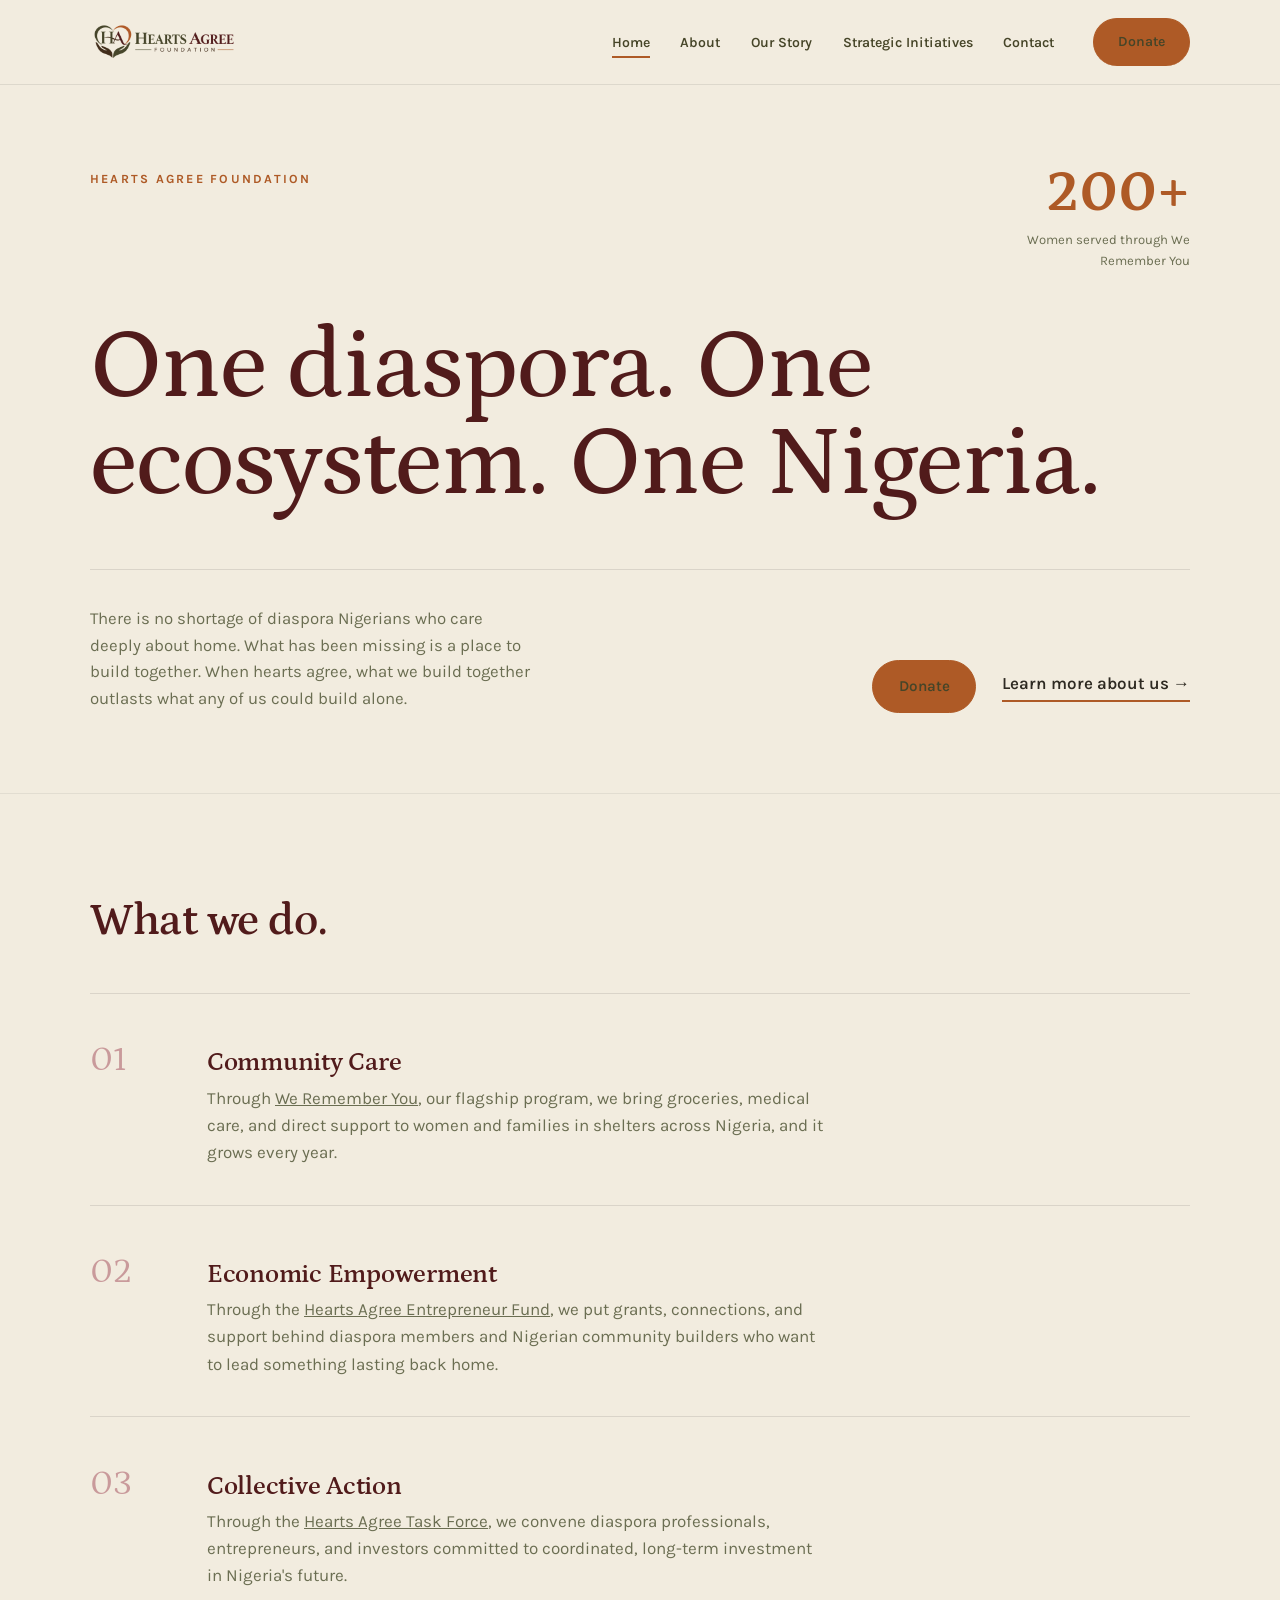
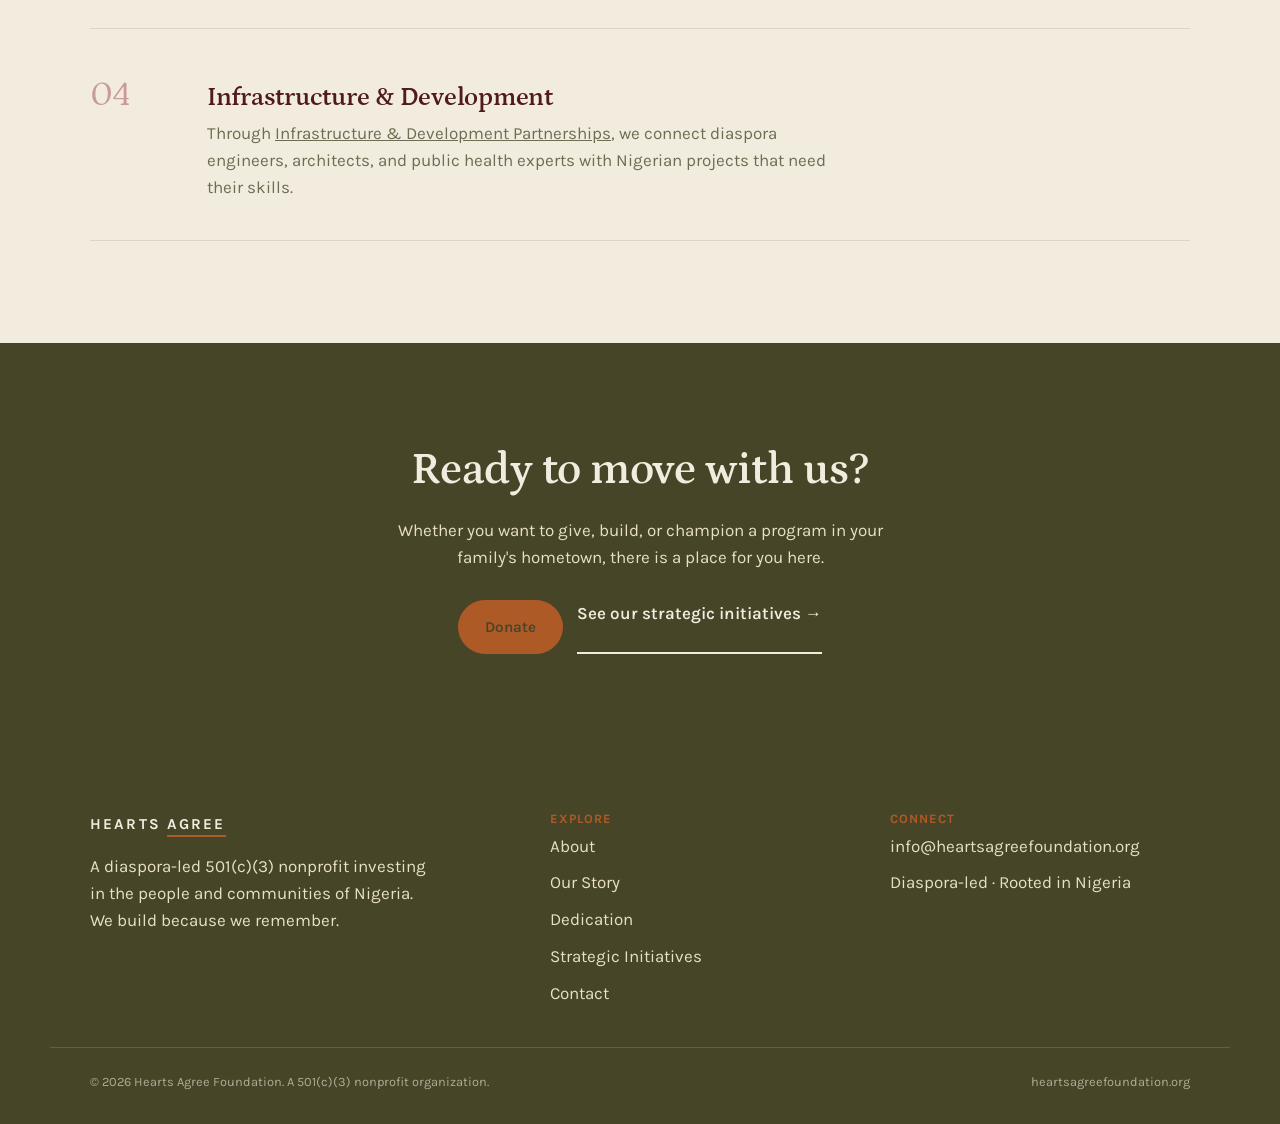
==== index.html @ 344f9e9b "Update Home hero copy and rename the initiatives section header New hero headline and lede: "One dia" ====
<!DOCTYPE html>
<html lang="en">
<head>
<meta charset="UTF-8">
<meta name="viewport" content="width=device-width, initial-scale=1.0">
<title>Hearts Agree Foundation | We Build Because We Remember</title>
<meta name="description" content="Hearts Agree Foundation is a diaspora-led 501(c)(3) nonprofit mobilizing the resources, relationships, and resolve of Nigerians abroad to invest in the people and communities back home.">
<link rel="preconnect" href="https://fonts.googleapis.com">
<link rel="preconnect" href="https://fonts.gstatic.com" crossorigin>
<link href="https://fonts.googleapis.com/css2?family=Petrona:ital,wght@0,500;0,600;0,700;1,500&family=Karla:wght@400;500;600;700&display=swap" rel="stylesheet">
<link rel="icon" type="image/png" href="assets/img/favicon.png">
<link rel="stylesheet" href="assets/css/style.css">
</head>
<body>

<header class="site-header">
  <nav class="nav">
    <a href="index.html" class="brand"><img src="assets/img/logo.png" alt="Hearts Agree Foundation" class="brand-logo"></a>
    <button class="nav-toggle" aria-label="Toggle menu" aria-expanded="false">
      <span></span><span></span><span></span>
    </button>
    <ul class="nav-links">
      <li><a href="index.html">Home</a></li>
      <li><a href="about.html">About</a></li>
      <li><a href="story.html">Our Story</a></li>
      <li><a href="programs.html">Strategic Initiatives</a></li>
      <li><a href="contact.html">Contact</a></li>
      <li class="nav-cta"><a href="contact.html#donate" class="btn btn-gold">Donate</a></li>
    </ul>
  </nav>
</header>

<section class="hero-editorial">
  <div class="wrap">
    <div class="hero-editorial-top">
      <span class="hero-kicker">Hearts Agree Foundation</span>
      <div class="hero-figure">
        <span class="hero-figure-num">200+</span>
        <span class="hero-figure-label">Women served through We Remember You</span>
      </div>
    </div>
    <h1 class="hero-editorial-headline">One diaspora. One ecosystem. One Nigeria.</h1>
    <div class="hero-editorial-foot">
      <p class="hero-editorial-lede">There is no shortage of diaspora Nigerians who care deeply about home. What has been missing is a place to build together. When hearts agree, what we build together outlasts what any of us could build alone.</p>
      <div class="hero-editorial-actions">
        <a href="contact.html#donate" class="btn btn-gold">Donate</a>
        <a href="about.html" class="link-arrow">Learn more about us</a>
      </div>
    </div>
  </div>
</section>

<section class="ways-list-section">
  <div class="wrap">
    <h2 class="section-title">What we do.</h2>
    <ol class="ways-list">
      <li>
        <span class="ways-num">01</span>
        <div class="ways-body">
          <h3>Community Care</h3>
          <p>Through <a href="story.html" style="text-decoration:underline;">We Remember You</a>, our flagship program, we bring groceries, medical care, and direct support to women and families in shelters across Nigeria, and it grows every year.</p>
        </div>
      </li>
      <li>
        <span class="ways-num">02</span>
        <div class="ways-body">
          <h3>Economic Empowerment</h3>
          <p>Through the <a href="programs.html#entrepreneur-fund" style="text-decoration:underline;">Hearts Agree Entrepreneur Fund</a>, we put grants, connections, and support behind diaspora members and Nigerian community builders who want to lead something lasting back home.</p>
        </div>
      </li>
      <li>
        <span class="ways-num">03</span>
        <div class="ways-body">
          <h3>Collective Action</h3>
          <p>Through the <a href="programs.html#task-force" style="text-decoration:underline;">Hearts Agree Task Force</a>, we convene diaspora professionals, entrepreneurs, and investors committed to coordinated, long-term investment in Nigeria's future.</p>
        </div>
      </li>
      <li>
        <span class="ways-num">04</span>
        <div class="ways-body">
          <h3>Infrastructure &amp; Development</h3>
          <p>Through <a href="programs.html#infrastructure" style="text-decoration:underline;">Infrastructure &amp; Development Partnerships</a>, we connect diaspora engineers, architects, and public health experts with Nigerian projects that need their skills.</p>
        </div>
      </li>
    </ol>
  </div>
</section>

<section class="cta-band">
  <div class="wrap">
    <h2>Ready to move with us?</h2>
    <p style="color:var(--cream-dim); max-width:52ch; margin:0 auto 1.8rem;">Whether you want to give, build, or champion a program in your family's hometown, there is a place for you here.</p>
    <div class="hero-actions" style="justify-content:center;">
      <a href="contact.html#donate" class="btn btn-gold">Donate</a>
      <a href="programs.html" class="link-arrow">See our strategic initiatives</a>
    </div>
  </div>
</section>

<footer class="site-footer">
  <div class="wrap footer-grid">
    <div>
      <div class="brand" style="color:var(--cream);">Hearts <span>Agree</span></div>
      <p style="margin-top:1rem; max-width:34ch;">A diaspora-led 501(c)(3) nonprofit investing in the people and communities of Nigeria. We build because we remember.</p>
    </div>
    <div>
      <h4>Explore</h4>
      <ul>
        <li><a href="about.html">About</a></li>
        <li><a href="story.html">Our Story</a></li>
        <li><a href="dedication.html">Dedication</a></li>
        <li><a href="programs.html">Strategic Initiatives</a></li>
        <li><a href="contact.html">Contact</a></li>
      </ul>
    </div>
    <div>
      <h4>Connect</h4>
      <ul>
        <li><a href="mailto:info@heartsagreefoundation.org">info@heartsagreefoundation.org</a></li>
        <li>Diaspora-led &middot; Rooted in Nigeria</li>
      </ul>
    </div>
  </div>
  <div class="footer-bottom">
    <span>&copy; 2026 Hearts Agree Foundation. A 501(c)(3) nonprofit organization.</span>
    <span>heartsagreefoundation.org</span>
  </div>
</footer>

<script src="assets/js/main.js"></script>
</body>
</html>
---- assets/css/style.css ----
/* ==========================================================================
   Hearts Agree Foundation — Design System
   ========================================================================== */

:root {
  --forest: #464528;
  --forest-soft: #6B6E52;
  --cream: #F2ECDF;
  --cream-dim: #E8DFC9;
  --sage: #3D2B1F;
  --sage-soft: #DDD2BC;
  --gold: #AE5A26;
  --charcoal: #2E2A22;
  --white: #FFFFFF;
  --terracotta: #AE5A26;
  --terracotta-soft: #DDBB98;
  --maroon: #511B1B;
  --maroon-soft: #C99A9B;

  --font-display: "Petrona", Georgia, "Times New Roman", serif;
  --font-body: "Karla", -apple-system, BlinkMacSystemFont, "Segoe UI", sans-serif;

  --max: 1180px;
  --gap: clamp(1.5rem, 4vw, 4rem);
  --radius: 22px;
  --radius-pill: 999px;
}

*, *::before, *::after { box-sizing: border-box; }
html { scroll-behavior: smooth; }

body {
  margin: 0;
  background: var(--cream);
  color: var(--charcoal);
  font-family: var(--font-body);
  font-size: 17px;
  line-height: 1.6;
  -webkit-font-smoothing: antialiased;
}

img { max-width: 100%; display: block; }

a {
  color: inherit;
  text-decoration: none;
}

h1, h2, h3, h4 {
  font-family: var(--font-display);
  color: var(--maroon);
  line-height: 1.08;
  margin: 0 0 0.5em;
  font-weight: 600;
  letter-spacing: -0.01em;
}

h1 { font-size: clamp(2.6rem, 6vw, 4.6rem); font-weight: 500; }
h2 { font-size: clamp(1.9rem, 4vw, 2.8rem); }
h3 { font-size: clamp(1.3rem, 2.4vw, 1.6rem); }

p { margin: 0 0 1.2em; }

.eyebrow {
  display: inline-block;
  font-family: var(--font-body);
  font-size: 0.72rem;
  font-weight: 700;
  letter-spacing: 0.16em;
  text-transform: uppercase;
  color: var(--terracotta);
  margin-bottom: 1.4em;
}

.wrap {
  max-width: var(--max);
  margin: 0 auto;
  padding: 0 clamp(1.25rem, 4vw, 2.5rem);
}

section { padding: clamp(3.5rem, 8vw, 6.5rem) 0; }
section + section { border-top: 1px solid rgba(43,43,40,0.08); }

/* ---------- Buttons ---------- */
.btn {
  display: inline-flex;
  align-items: center;
  gap: 0.5em;
  font-family: var(--font-body);
  font-weight: 600;
  font-size: 0.95rem;
  padding: 0.9em 1.7em;
  border: 1.5px solid var(--forest);
  border-radius: var(--radius-pill);
  transition: background 0.2s ease, color 0.2s ease, transform 0.15s ease;
  cursor: pointer;
}
.btn-primary { background: var(--forest); color: var(--cream); }
.btn-primary:hover { background: var(--forest-soft); transform: translateY(-1px); }
.btn-outline { background: transparent; color: var(--forest); }
.btn-outline:hover { background: var(--forest); color: var(--cream); }
.btn-gold { background: var(--gold); color: var(--forest); border-color: var(--gold); }
.btn-gold:hover { background: #b8b153; }

/* ---------- Header / Nav ---------- */
.site-header {
  position: sticky;
  top: 0;
  z-index: 50;
  background: var(--cream);
  border-bottom: 1px solid rgba(43,43,40,0.1);
}
.nav {
  display: flex;
  align-items: center;
  justify-content: space-between;
  padding: 1.1rem clamp(1.25rem, 4vw, 2.5rem);
  max-width: var(--max);
  margin: 0 auto;
}
.brand {
  font-family: var(--font-body);
  font-size: 0.95rem;
  font-weight: 700;
  color: var(--maroon);
  text-transform: uppercase;
  letter-spacing: 0.14em;
  white-space: nowrap;
}
.brand span {
  color: inherit;
  border-bottom: 2px solid var(--gold);
  padding-bottom: 0.1em;
}
.brand-logo {
  height: 46px;
  width: auto;
  display: block;
}

.nav-links {
  display: flex;
  align-items: center;
  gap: clamp(1rem, 2.4vw, 2.2rem);
  list-style: none;
  margin: 0;
  padding: 0;
}
.nav-links a {
  font-size: 0.88rem;
  font-weight: 600;
  color: var(--forest);
  padding: 0.3em 0;
  border-bottom: 2px solid transparent;
  transition: border-color 0.2s ease, color 0.2s ease;
}
.nav-links a:hover,
.nav-links a.active {
  color: var(--forest);
  border-bottom-color: var(--gold);
}
.nav-cta { margin-left: 0.5rem; }
.nav-cta .btn {
  color: var(--cream);
  padding: 0.9em 1.7em;
  border-bottom: none;
}
.nav-cta .btn:hover { color: var(--cream); border-bottom: none; }
.nav-cta .btn-gold { color: var(--forest); }

.nav-toggle {
  display: none;
  background: none;
  border: none;
  cursor: pointer;
  padding: 0.4rem;
}
.nav-toggle span {
  display: block;
  width: 24px;
  height: 2px;
  background: var(--forest);
  margin: 5px 0;
  transition: transform 0.2s ease, opacity 0.2s ease;
}

@media (max-width: 860px) {
  .nav-toggle { display: block; }
  .nav-links {
    position: absolute;
    top: 100%;
    left: 0;
    right: 0;
    flex-direction: column;
    align-items: flex-start;
    background: var(--cream);
    padding: 1rem clamp(1.25rem, 4vw, 2.5rem) 1.6rem;
    border-bottom: 1px solid rgba(43,43,40,0.1);
    display: none;
    gap: 1rem;
  }
  .nav-links.open { display: flex; }
  .nav-cta { margin-left: 0; }
}

/* ---------- Hero (interior pages, split layout) ---------- */
.hero-actions {
  display: flex;
  flex-wrap: wrap;
  gap: 0.9rem;
  margin-top: 1.6rem;
}

/* ---------- Editorial hero (Home) ---------- */
.hero-editorial {
  padding: clamp(2.5rem, 7vw, 5rem) 0 clamp(3rem, 7vw, 5rem);
}
.hero-editorial-top {
  display: flex;
  justify-content: space-between;
  align-items: flex-start;
  gap: 2rem;
  margin-bottom: clamp(1.5rem, 4vw, 3rem);
}
.hero-kicker {
  font-family: var(--font-body);
  font-size: 0.78rem;
  font-weight: 700;
  letter-spacing: 0.18em;
  text-transform: uppercase;
  color: var(--terracotta);
  padding-top: 0.4em;
}
.hero-figure {
  text-align: right;
}
.hero-figure-num {
  display: block;
  font-family: var(--font-display);
  font-size: clamp(2.4rem, 6vw, 3.6rem);
  font-weight: 700;
  color: var(--gold);
  line-height: 1;
}
.hero-figure-label {
  display: block;
  max-width: 22ch;
  margin-left: auto;
  font-size: 0.82rem;
  color: var(--forest-soft);
  margin-top: 0.4rem;
}
.hero-editorial-headline {
  font-size: clamp(3rem, 8vw, 6.2rem);
  line-height: 0.98;
  max-width: 18ch;
  margin: 0 0 clamp(2rem, 5vw, 3.5rem);
}
.hero-editorial-foot {
  display: flex;
  justify-content: space-between;
  align-items: flex-end;
  gap: 2.5rem;
  flex-wrap: wrap;
  border-top: 1px solid rgba(43,43,40,0.12);
  padding-top: clamp(1.5rem, 4vw, 2.2rem);
}
.hero-editorial-lede {
  max-width: 44ch;
  font-size: 1.05rem;
  color: var(--forest-soft);
  margin: 0;
}
.hero-editorial-actions {
  display: flex;
  align-items: center;
  gap: 1.6rem;
  flex-wrap: wrap;
}
.link-arrow {
  font-weight: 600;
  border-bottom: 2px solid var(--gold);
  padding-bottom: 0.15em;
  white-space: nowrap;
}
.link-arrow::after {
  content: " \2192";
}
.cta-band .link-arrow {
  color: var(--cream);
  border-bottom-color: var(--cream);
}
@media (max-width: 700px) {
  .hero-editorial-top { flex-direction: column; }
  .hero-figure { text-align: left; }
  .hero-figure-label { margin-left: 0; }
  .hero-editorial-foot { flex-direction: column; align-items: flex-start; }
}

/* ---------- Numbered ways list ---------- */
.section-title {
  max-width: 24ch;
  margin-bottom: clamp(2rem, 5vw, 3rem);
}
.ways-list {
  list-style: none;
  margin: 0;
  padding: 0;
}
.ways-list li {
  display: flex;
  gap: clamp(1.5rem, 4vw, 3rem);
  align-items: baseline;
  padding: clamp(1.6rem, 4vw, 2.4rem) 0;
  border-top: 1px solid rgba(43,43,40,0.12);
}
.ways-list li:last-child {
  border-bottom: 1px solid rgba(43,43,40,0.12);
}
.ways-num {
  font-family: var(--font-display);
  font-size: clamp(1.6rem, 3vw, 2.2rem);
  color: var(--maroon-soft);
  flex: 0 0 auto;
  width: 3ch;
}
.ways-body h3 { margin-bottom: 0.3em; }
.ways-body p { margin: 0; max-width: 62ch; color: var(--forest-soft); }
@media (max-width: 700px) {
  .ways-list li { flex-direction: column; gap: 0.6rem; }
  .ways-num { width: auto; }
}

/* ---------- Two column content ---------- */
.split {
  display: grid;
  grid-template-columns: 1fr 1fr;
  gap: var(--gap);
  align-items: center;
}
.tint {
  background: var(--cream-dim);
}

.timeline-photo {
  width: 100%;
  aspect-ratio: 3/4;
  object-fit: cover;
  border-radius: var(--radius);
  margin: 0.8rem 0 1.2rem;
}

.portrait-photo {
  width: 100%;
  aspect-ratio: 3/4;
  object-fit: cover;
  border-radius: var(--radius);
}
.split.reverse .split-media { order: 2; }
@media (max-width: 860px) {
  .split { grid-template-columns: 1fr; }
  .split.reverse .split-media { order: 0; }
}

.quote {
  border-left: 3px solid var(--terracotta);
  padding-left: clamp(1.4rem, 3vw, 2rem);
}
.quote p {
  font-family: var(--font-display);
  font-style: italic;
  font-size: 1.35rem;
  font-weight: 500;
  color: var(--maroon);
  margin: 0;
  line-height: 1.35;
}
.quote cite {
  display: block;
  margin-top: 1rem;
  font-family: var(--font-body);
  font-style: normal;
  font-size: 0.85rem;
  font-weight: 600;
  color: var(--forest-soft);
}

/* ---------- What We Do / Program columns ---------- */
.pillar-grid {
  display: grid;
  grid-template-columns: repeat(3, 1fr);
  gap: clamp(1.5rem, 4vw, 2.5rem);
}
@media (min-width: 701px) {
  .pillar-grid > div:not(:first-child) {
    border-left: 1px solid rgba(43,43,40,0.12);
    padding-left: clamp(1.5rem, 3vw, 2rem);
  }
}
@media (max-width: 700px) { .pillar-grid { grid-template-columns: 1fr; } }

/* ---------- Program detail blocks ---------- */
.program-block {
  max-width: 68ch;
}
.program-block .eyebrow { color: var(--terracotta); }

/* ---------- Action grid (compact get-involved list) ---------- */
.action-grid {
  display: grid;
  grid-template-columns: 1fr 1fr;
  gap: clamp(2rem, 5vw, 3rem) clamp(2rem, 5vw, 3.5rem);
}
.action-grid > div:nth-child(odd) {
  padding-right: clamp(1.5rem, 3vw, 2rem);
}
@media (min-width: 701px) {
  .action-grid > div:nth-child(odd) { border-right: 1px solid rgba(43,43,40,0.12); }
  .action-grid > div:nth-child(n+3) { border-top: 1px solid rgba(43,43,40,0.12); padding-top: 1.8rem; }
}
@media (max-width: 700px) {
  .action-grid { grid-template-columns: 1fr; }
  .action-grid > div:not(:first-child) { border-top: 1px solid rgba(43,43,40,0.12); padding-top: 1.6rem; }
}
.action-grid h3 { margin-bottom: 0.4em; }
.action-grid p { font-size: 0.95rem; color: var(--forest-soft); }

/* ---------- Photo grid ---------- */
.photo-grid {
  margin-top: clamp(2rem, 5vw, 3rem);
  display: grid;
  grid-template-columns: repeat(3, 1fr);
  gap: clamp(0.9rem, 2vw, 1.4rem);
}
.photo-grid img {
  width: 100%;
  height: 100%;
  aspect-ratio: 4/3;
  object-fit: cover;
  border-radius: var(--radius);
}
@media (max-width: 700px) {
  .photo-grid { grid-template-columns: 1fr; }
}

/* ---------- Board / people grid ---------- */
.board-grid {
  display: grid;
  grid-template-columns: repeat(3, 1fr);
  gap: clamp(1.5rem, 4vw, 2.5rem);
}
@media (min-width: 701px) {
  .board-grid > div:not(:first-child) {
    border-left: 1px solid rgba(43,43,40,0.12);
    padding-left: clamp(1.5rem, 3vw, 2rem);
  }
}
@media (max-width: 700px) { .board-grid { grid-template-columns: 1fr; } }
.board-grid h3 { margin-bottom: 0.1em; }
.board-role {
  display: block;
  font-size: 0.8rem;
  font-weight: 700;
  letter-spacing: 0.08em;
  text-transform: uppercase;
  color: var(--maroon);
  margin-bottom: 0.7em;
}

/* ---------- Growth bar chart ---------- */
.growth-chart {
  display: flex;
  gap: clamp(1.5rem, 5vw, 3.5rem);
  margin-top: 2.5rem;
}
.growth-col {
  display: flex;
  flex-direction: column;
  align-items: center;
  text-align: center;
  flex: 1 1 0;
  min-width: 84px;
}
.growth-bar-wrap {
  display: flex;
  flex-direction: column;
  justify-content: flex-end;
  align-items: center;
  height: 200px;
}
.growth-value {
  font-family: var(--font-display);
  font-size: clamp(1.6rem, 3vw, 2.2rem);
  font-weight: 700;
  color: var(--maroon);
  margin-bottom: 0.5rem;
}
.growth-bar {
  width: clamp(48px, 8vw, 84px);
  background: linear-gradient(180deg, var(--gold) 0%, var(--maroon) 100%);
  border-radius: 10px 10px 4px 4px;
}
.growth-year {
  display: block;
  margin-top: 1rem;
  font-size: 0.78rem;
  font-weight: 700;
  letter-spacing: 0.08em;
  text-transform: uppercase;
  color: var(--forest-soft);
}
.growth-caption {
  font-size: 0.85rem;
  color: var(--forest-soft);
  max-width: 20ch;
  margin: 0.4rem 0 0;
}

/* ---------- Hero photo panel ---------- */
.hero-photo {
  margin-top: clamp(2rem, 5vw, 3rem);
  border-radius: var(--radius);
  overflow: hidden;
  aspect-ratio: 16/9;
}
.hero-photo img {
  width: 100%;
  height: 100%;
  object-fit: cover;
  display: block;
}
@media (max-width: 700px) {
  .hero-photo { aspect-ratio: 4/3; }
}

/* ---------- Scroll reveal ---------- */
.reveal {
  opacity: 0;
  transform: translateY(22px);
  transition: opacity 0.7s ease, transform 0.7s ease;
}
.reveal.is-visible {
  opacity: 1;
  transform: translateY(0);
}
@media (prefers-reduced-motion: reduce) {
  .reveal { opacity: 1; transform: none; transition: none; }
}

/* ---------- Hover polish ---------- */
.photo-grid img,
.timeline-photo,
.portrait-photo {
  transition: transform 0.4s ease, box-shadow 0.4s ease;
}
.photo-grid img:hover,
.timeline-photo:hover,
.portrait-photo:hover {
  transform: scale(1.025);
}

/* ---------- Callout / CTA band ---------- */
.cta-band {
  background: var(--forest);
  color: var(--cream);
  text-align: center;
}
.cta-band h2 { color: var(--cream); }
.cta-band .btn-outline { color: var(--cream); border-color: var(--cream); }
.cta-band .btn-outline:hover { background: var(--cream); color: var(--forest); }

.note {
  border-left: 3px solid var(--gold);
  padding-left: 1.4rem;
  font-size: 0.92rem;
  font-style: italic;
  color: var(--forest-soft);
}

/* ---------- Footer ---------- */
.site-footer {
  background: var(--forest);
  color: var(--cream-dim);
  padding: 3.5rem 0 2rem;
}
.footer-grid {
  display: grid;
  grid-template-columns: 1.4fr 1fr 1fr;
  gap: 2.5rem;
}
@media (max-width: 700px) { .footer-grid { grid-template-columns: 1fr; } }
.site-footer h4 {
  color: var(--gold);
  font-size: 0.8rem;
  letter-spacing: 0.08em;
  text-transform: uppercase;
  font-family: var(--font-body);
  font-weight: 700;
}
.site-footer a { color: var(--cream-dim); }
.site-footer a:hover { color: var(--gold); }
.site-footer ul { list-style: none; padding: 0; margin: 0; display: flex; flex-direction: column; gap: 0.6rem; }
.footer-bottom {
  max-width: var(--max);
  margin: 2.5rem auto 0;
  padding: 1.5rem clamp(1.25rem, 4vw, 2.5rem) 0;
  border-top: 1px solid rgba(245,241,230,0.15);
  font-size: 0.8rem;
  color: rgba(245,241,230,0.6);
  display: flex;
  justify-content: space-between;
  flex-wrap: wrap;
  gap: 0.5rem;
}

/* ---------- Page header (interior pages) ---------- */
.page-hero {
  padding: clamp(2.5rem, 6vw, 4rem) 0 clamp(2rem, 5vw, 3rem);
}

/* ---------- Merged intro block (About) ---------- */
.intro-block {
  padding: clamp(2.5rem, 6vw, 4rem) 0 clamp(3rem, 7vw, 5rem);
}
.intro-headline {
  max-width: 26ch;
  font-size: clamp(2.2rem, 5vw, 3.6rem);
  margin-bottom: clamp(2rem, 5vw, 3rem);
}
.intro-detail {
  border-top: 1px solid rgba(43,43,40,0.12);
  padding-top: clamp(1.8rem, 4vw, 2.6rem);
}
.intro-detail p {
  max-width: 60ch;
  color: var(--charcoal);
}

/* ---------- Glossary rows (About: Mission/Vision/Philosophy) ---------- */
.glossary-list {
  margin: 0;
}
.glossary-row {
  display: grid;
  grid-template-columns: minmax(120px, 200px) 1fr;
  gap: clamp(1.5rem, 4vw, 3rem);
  padding: clamp(1.6rem, 4vw, 2.2rem) 0;
  border-top: 1px solid rgba(43,43,40,0.12);
  margin: 0;
}
.glossary-row:last-child {
  border-bottom: 1px solid rgba(43,43,40,0.12);
}
.glossary-row dt {
  font-family: var(--font-body);
  font-size: 0.78rem;
  font-weight: 700;
  letter-spacing: 0.14em;
  text-transform: uppercase;
  color: var(--terracotta);
  margin: 0;
}
.glossary-row dd {
  margin: 0;
  color: var(--forest-soft);
  max-width: 62ch;
}
.glossary-row dd p { margin: 0 0 1em; }
.glossary-row dd p:last-child { margin-bottom: 0; }
@media (max-width: 700px) {
  .glossary-row { grid-template-columns: 1fr; gap: 0.5rem; }
}

/* ---------- Vertical timeline (Story) ---------- */
.timeline {
  position: relative;
  margin-top: clamp(2rem, 5vw, 3rem);
}
.timeline::before {
  content: "";
  position: absolute;
  left: 23px;
  top: 6px;
  bottom: 6px;
  width: 2px;
  background: rgba(43,43,40,0.15);
}
.timeline-item {
  position: relative;
  padding-left: 64px;
  margin-bottom: clamp(2.5rem, 6vw, 3.5rem);
}
.timeline-item:last-child { margin-bottom: 0; }
.timeline-marker {
  position: absolute;
  left: 0;
  top: 0;
  width: 48px;
  height: 48px;
  border-radius: 50%;
  background: var(--cream);
  border: 2px solid var(--gold);
  display: flex;
  align-items: center;
  justify-content: center;
  font-family: var(--font-display);
  font-weight: 700;
  font-size: 0.82rem;
  color: var(--maroon);
  z-index: 1;
}
.timeline-content {
  display: flex;
  gap: clamp(1.2rem, 3vw, 1.8rem);
  align-items: flex-start;
}
.timeline-content .timeline-photo {
  width: 130px;
  flex: 0 0 130px;
  margin: 0;
}
.timeline-label {
  display: block;
  font-size: 0.78rem;
  font-weight: 700;
  letter-spacing: 0.08em;
  text-transform: uppercase;
  color: var(--forest-soft);
  margin-bottom: 0.5em;
}
@media (max-width: 700px) {
  .timeline-content { flex-direction: column; }
  .timeline-content .timeline-photo { width: 100%; flex: none; max-width: 200px; }
}

/* ---------- Manifesto statement (Story: The Bigger Realization) ---------- */
.manifesto h2 {
  font-size: clamp(2.2rem, 5vw, 3.2rem);
  max-width: 17ch;
}
.manifesto p {
  font-size: 1.08rem;
  max-width: 62ch;
}

/* ---------- Initiative list (Programs) ---------- */
.initiative-list {
  list-style: none;
  margin: clamp(2rem, 5vw, 3rem) 0 0;
  padding: 0;
}
.initiative-list li {
  display: grid;
  grid-template-columns: minmax(160px, 280px) 1fr;
  gap: clamp(1.5rem, 4vw, 3rem);
  padding: clamp(1.8rem, 4vw, 2.6rem) 0;
  border-top: 1px solid rgba(43,43,40,0.12);
}
.initiative-list li:last-child {
  border-bottom: 1px solid rgba(43,43,40,0.12);
}
.initiative-head .eyebrow { display: block; margin-bottom: 0.5em; }
.initiative-head h3 { margin: 0; }
.initiative-body p { color: var(--forest-soft); max-width: 58ch; }
@media (max-width: 700px) {
  .initiative-list li { grid-template-columns: 1fr; }
}
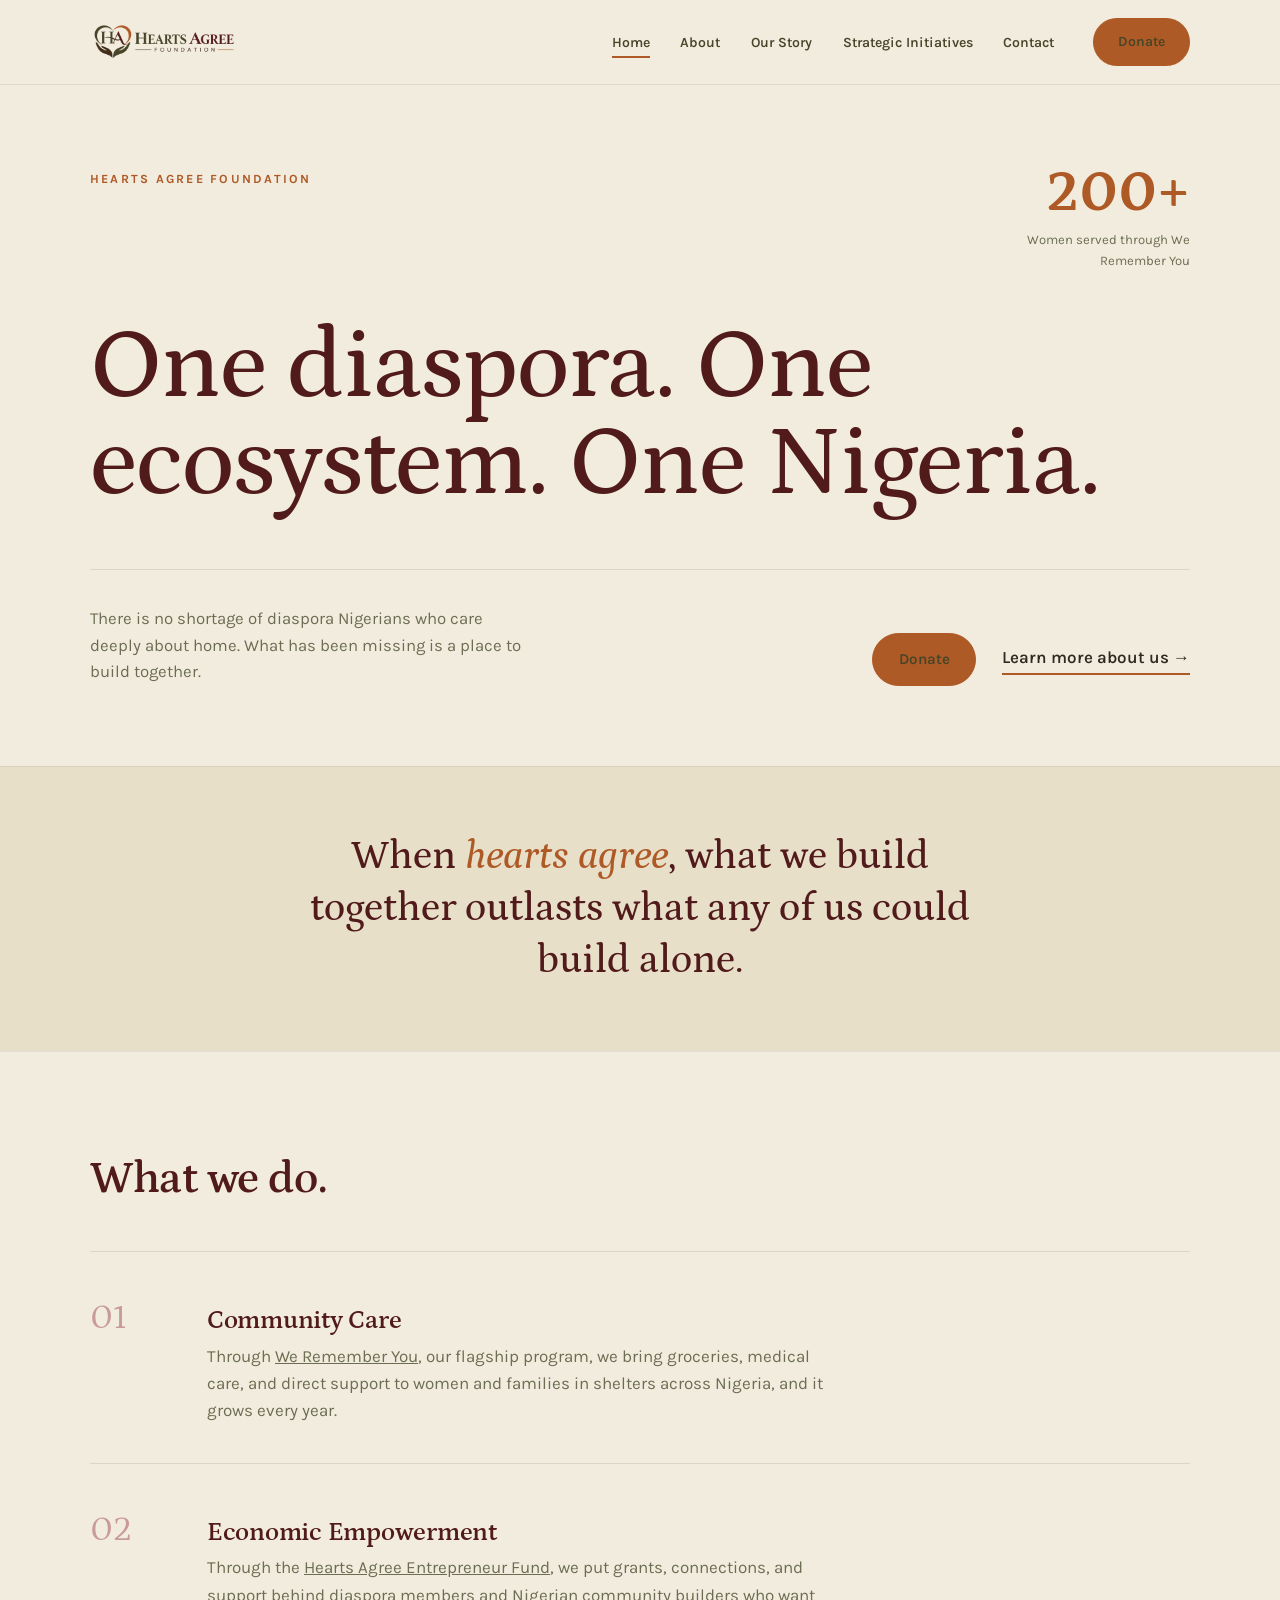
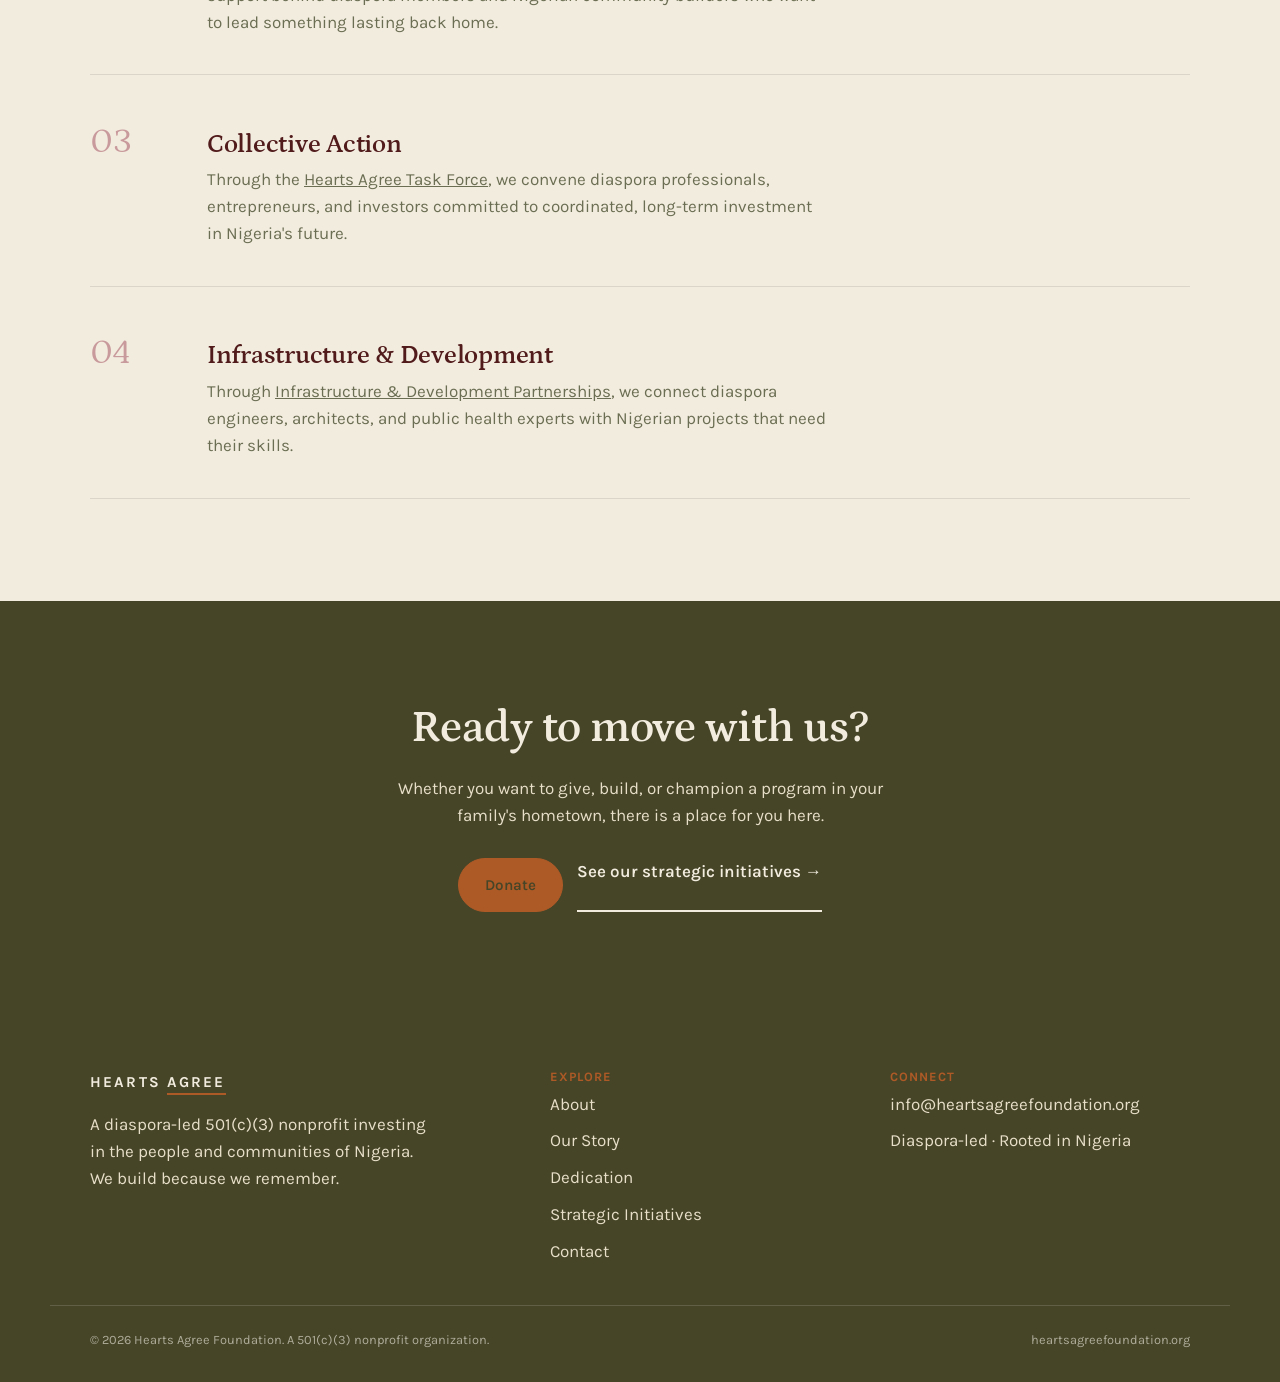
==== commit 205de542: "Give the "hearts agree" line its own sub-hero statement Pull "When hearts agree, what we build toget" ====
--- a/index.html
+++ b/index.html
@@ -41,12 +41,18 @@
     </div>
     <h1 class="hero-editorial-headline">One diaspora. One ecosystem. One Nigeria.</h1>
     <div class="hero-editorial-foot">
-      <p class="hero-editorial-lede">There is no shortage of diaspora Nigerians who care deeply about home. What has been missing is a place to build together. When hearts agree, what we build together outlasts what any of us could build alone.</p>
+      <p class="hero-editorial-lede">There is no shortage of diaspora Nigerians who care deeply about home. What has been missing is a place to build together.</p>
       <div class="hero-editorial-actions">
         <a href="contact.html#donate" class="btn btn-gold">Donate</a>
         <a href="about.html" class="link-arrow">Learn more about us</a>
       </div>
     </div>
+  </div>
+</section>
+
+<section class="sub-hero tint">
+  <div class="wrap">
+    <p>When <span class="highlight">hearts agree</span>, what we build together outlasts what any of us could build alone.</p>
   </div>
 </section>
 
--- a/assets/css/style.css
+++ b/assets/css/style.css
@@ -277,6 +277,25 @@
   gap: 1.6rem;
   flex-wrap: wrap;
 }
+
+/* ---------- Sub-hero statement ---------- */
+.sub-hero {
+  padding: clamp(2.5rem, 6vw, 4rem) 0;
+  text-align: center;
+}
+.sub-hero p {
+  font-family: var(--font-display);
+  font-size: clamp(1.7rem, 4vw, 2.5rem);
+  font-weight: 500;
+  line-height: 1.3;
+  color: var(--maroon);
+  max-width: 26ch;
+  margin: 0 auto;
+}
+.sub-hero .highlight {
+  color: var(--gold);
+  font-style: italic;
+}
 .link-arrow {
   font-weight: 600;
   border-bottom: 2px solid var(--gold);
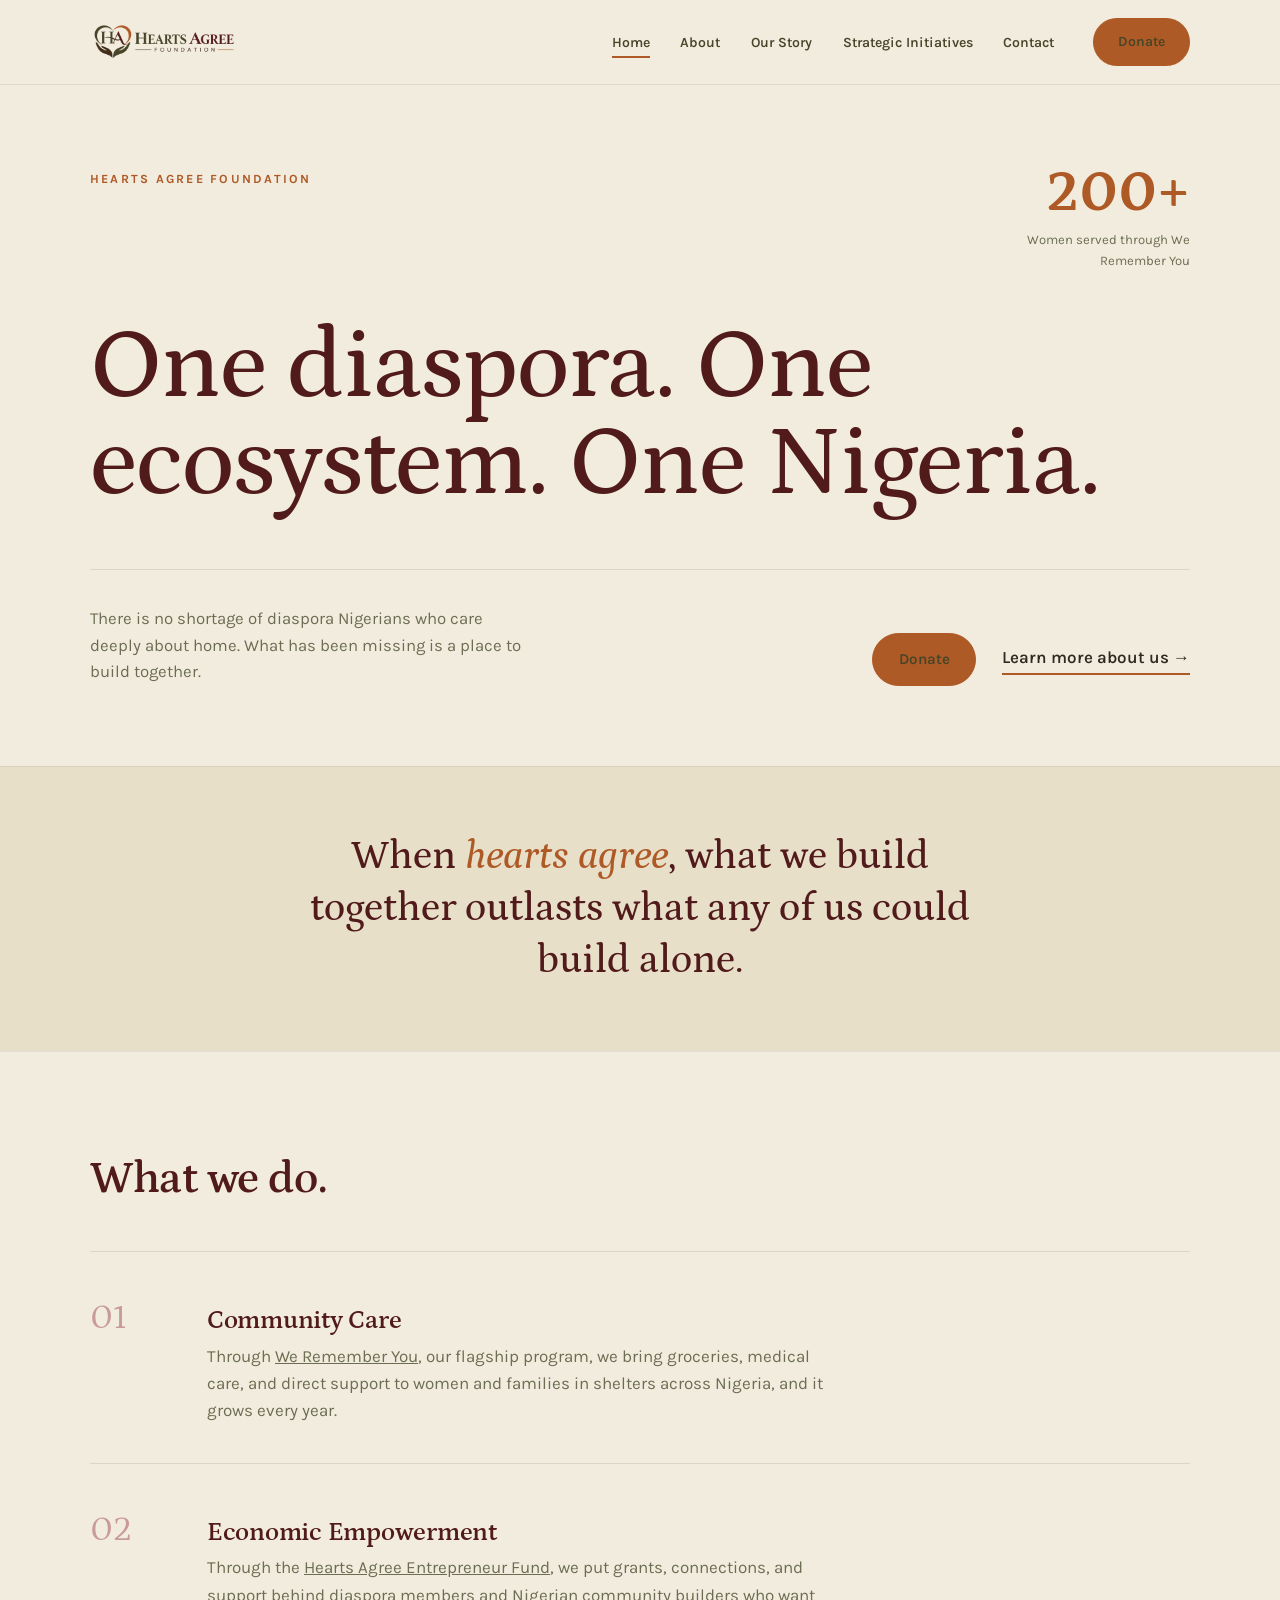
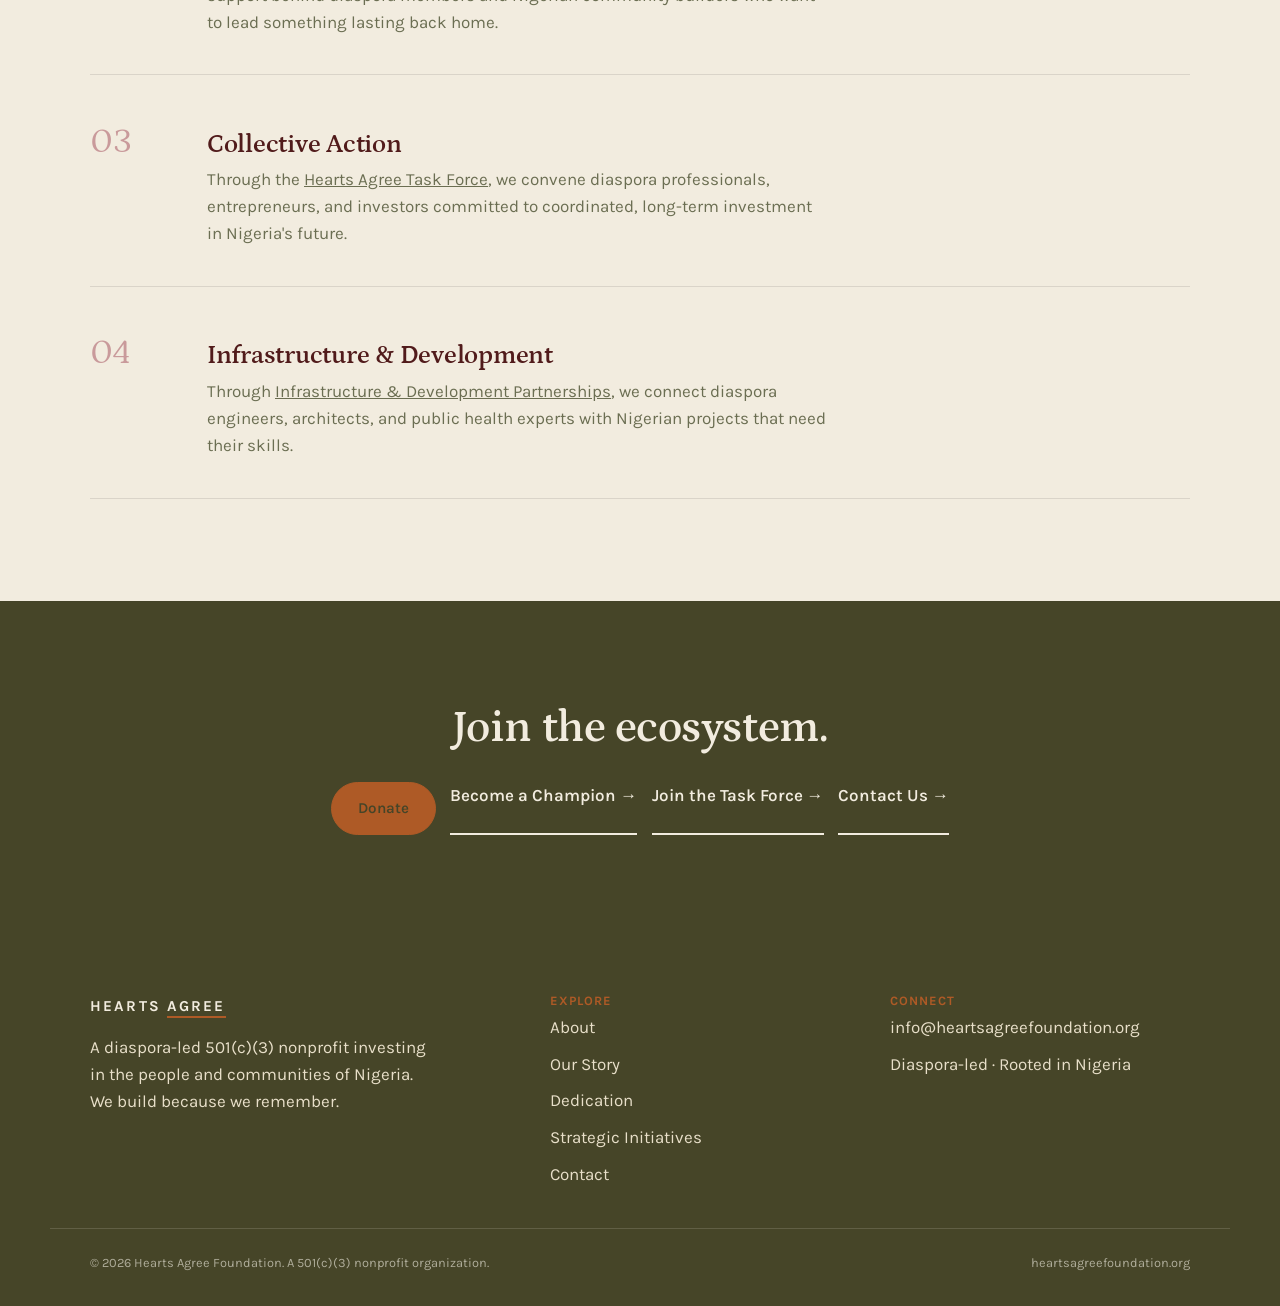
==== commit e17e1037: "Update home closing CTA to a 4-item action row Match the requested 'Join the ecosystem' band with Do" ====
--- a/index.html
+++ b/index.html
@@ -94,11 +94,12 @@
 
 <section class="cta-band">
   <div class="wrap">
-    <h2>Ready to move with us?</h2>
-    <p style="color:var(--cream-dim); max-width:52ch; margin:0 auto 1.8rem;">Whether you want to give, build, or champion a program in your family's hometown, there is a place for you here.</p>
-    <div class="hero-actions" style="justify-content:center;">
+    <h2>Join the ecosystem.</h2>
+    <div class="hero-actions" style="justify-content:center; margin-top:1.8rem;">
       <a href="contact.html#donate" class="btn btn-gold">Donate</a>
-      <a href="programs.html" class="link-arrow">See our strategic initiatives</a>
+      <a href="contact.html#champion" class="link-arrow">Become a Champion</a>
+      <a href="contact.html#task-force" class="link-arrow">Join the Task Force</a>
+      <a href="contact.html" class="link-arrow">Contact Us</a>
     </div>
   </div>
 </section>
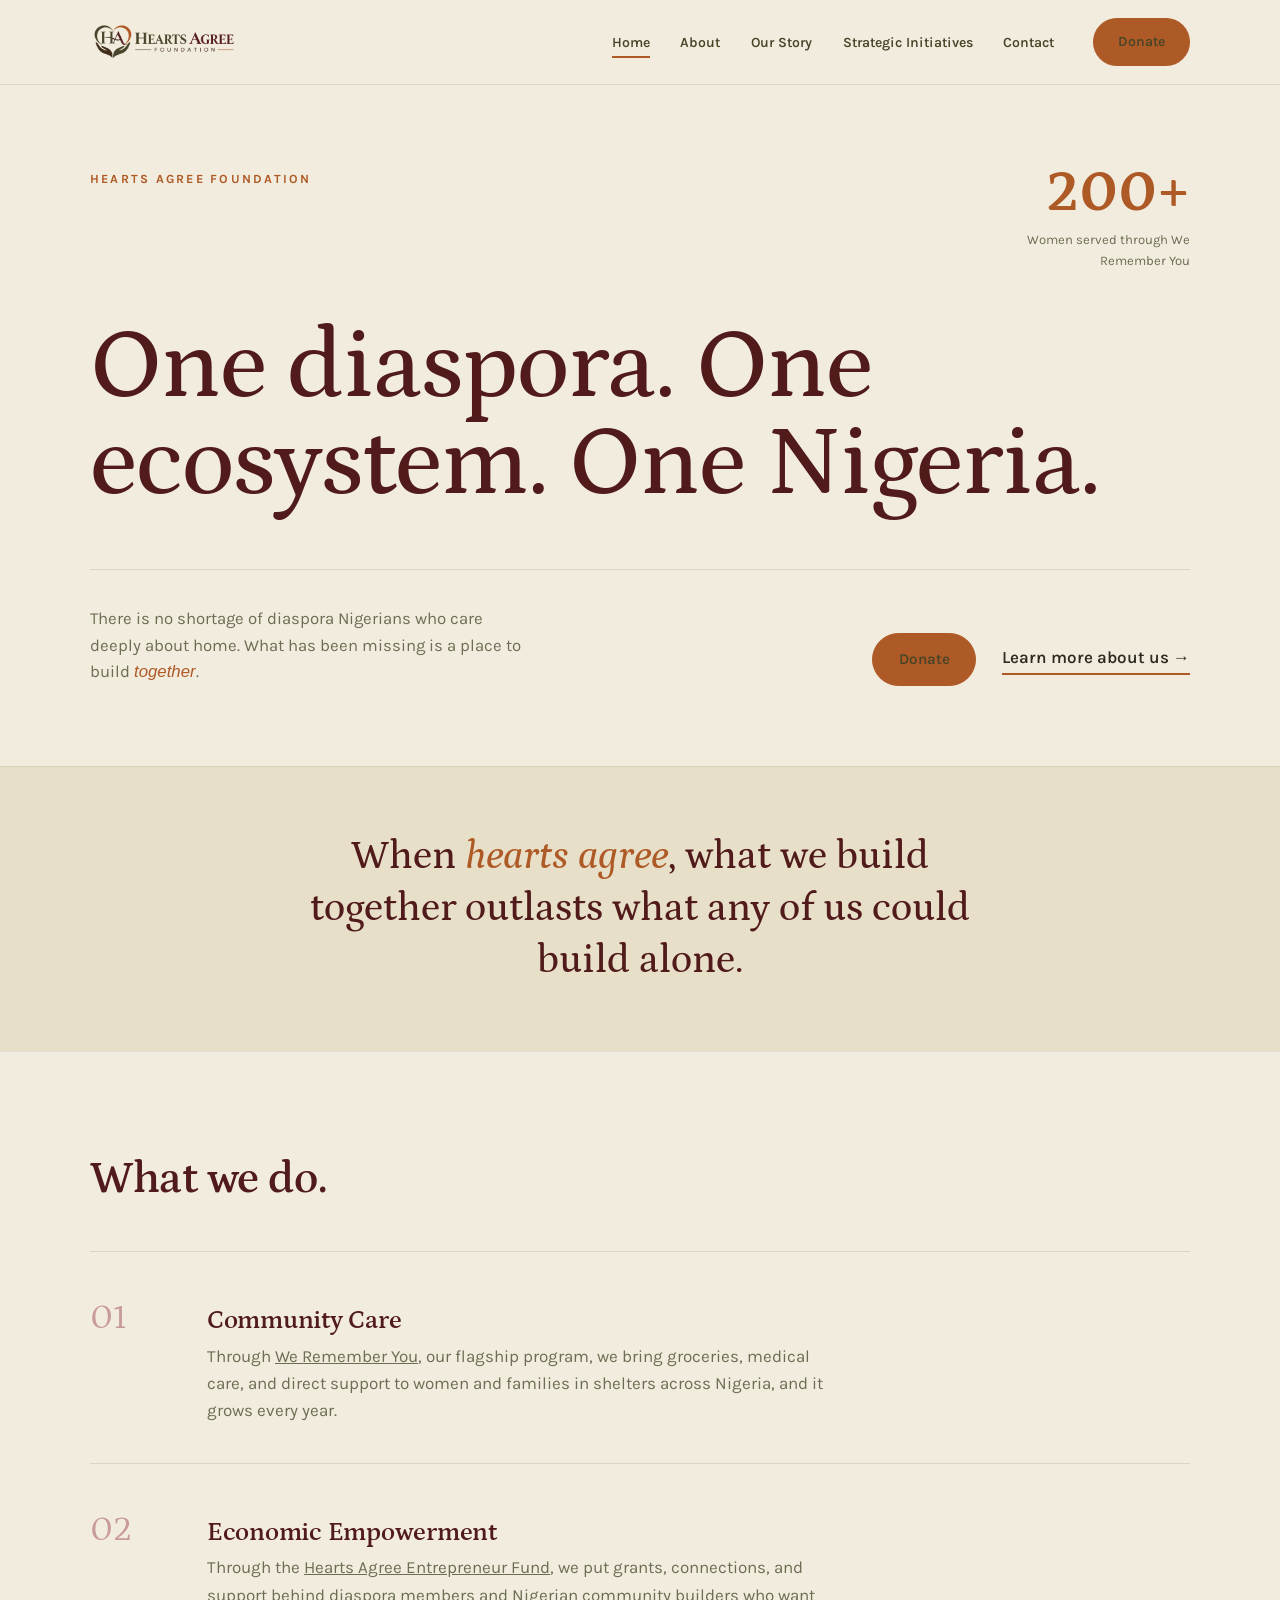
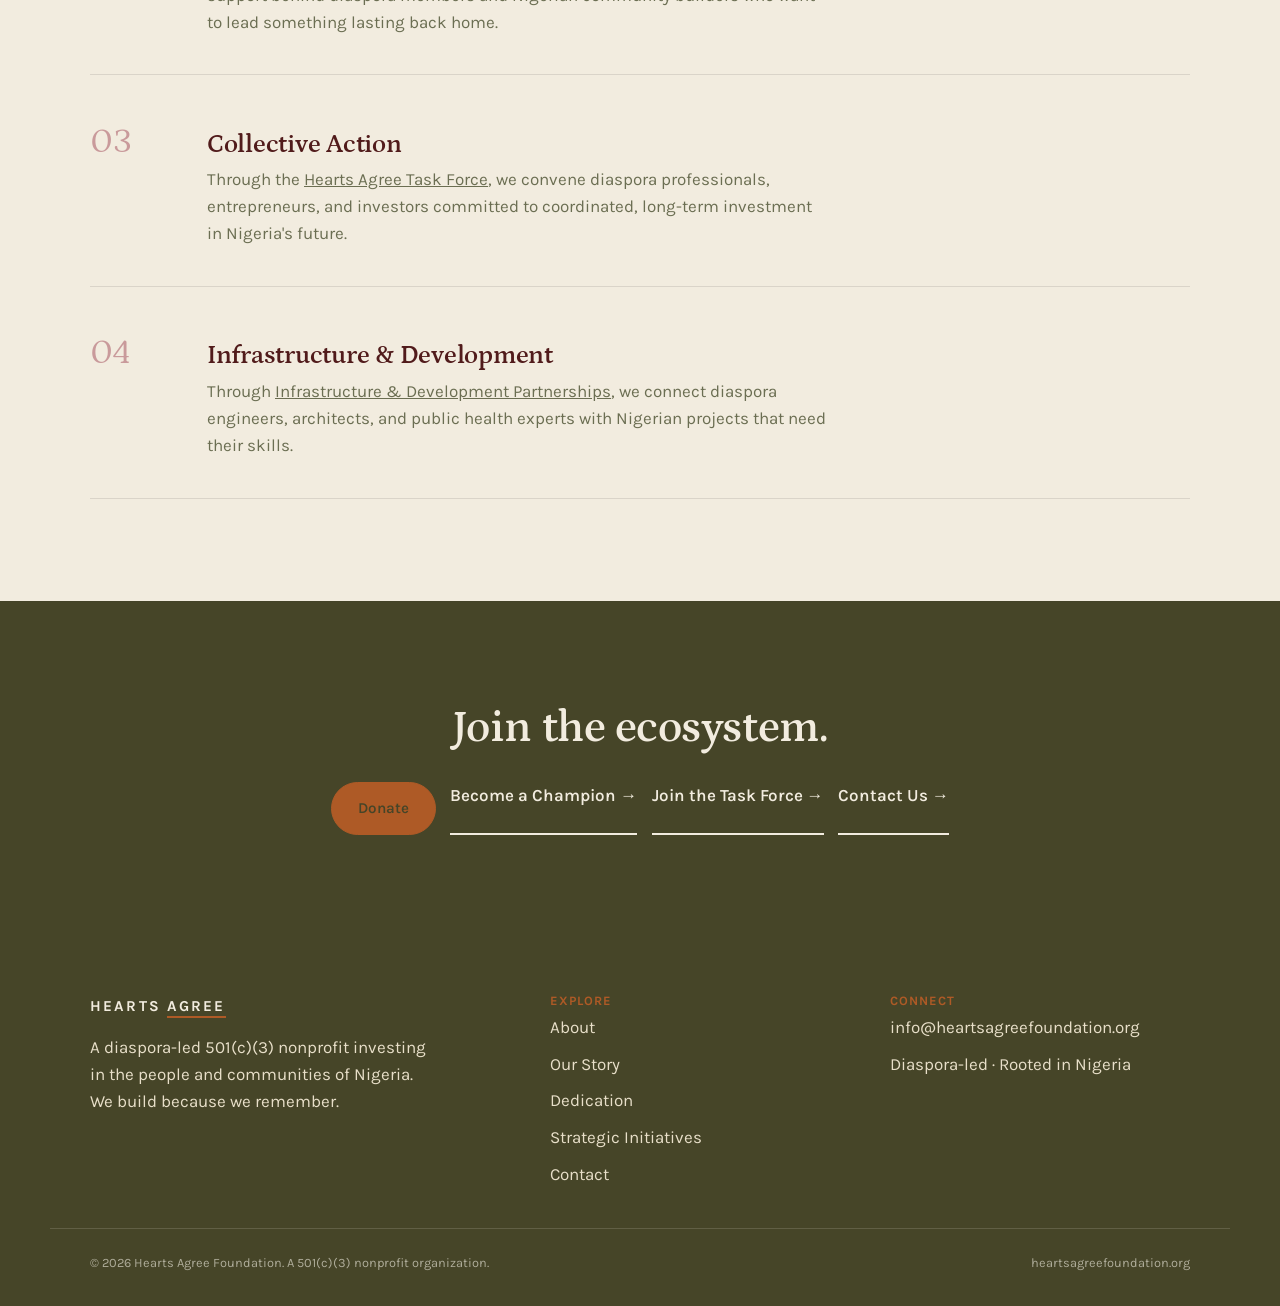
==== commit 26604faf: "Emphasize 'together' in the hero lede Generalize the .highlight treatment (gold, italic) from sub-he" ====
--- a/index.html
+++ b/index.html
@@ -41,7 +41,7 @@
     </div>
     <h1 class="hero-editorial-headline">One diaspora. One ecosystem. One Nigeria.</h1>
     <div class="hero-editorial-foot">
-      <p class="hero-editorial-lede">There is no shortage of diaspora Nigerians who care deeply about home. What has been missing is a place to build together.</p>
+      <p class="hero-editorial-lede">There is no shortage of diaspora Nigerians who care deeply about home. What has been missing is a place to build <span class="highlight">together</span>.</p>
       <div class="hero-editorial-actions">
         <a href="contact.html#donate" class="btn btn-gold">Donate</a>
         <a href="about.html" class="link-arrow">Learn more about us</a>
--- a/assets/css/style.css
+++ b/assets/css/style.css
@@ -292,7 +292,7 @@
   max-width: 26ch;
   margin: 0 auto;
 }
-.sub-hero .highlight {
+.highlight {
   color: var(--gold);
   font-style: italic;
 }
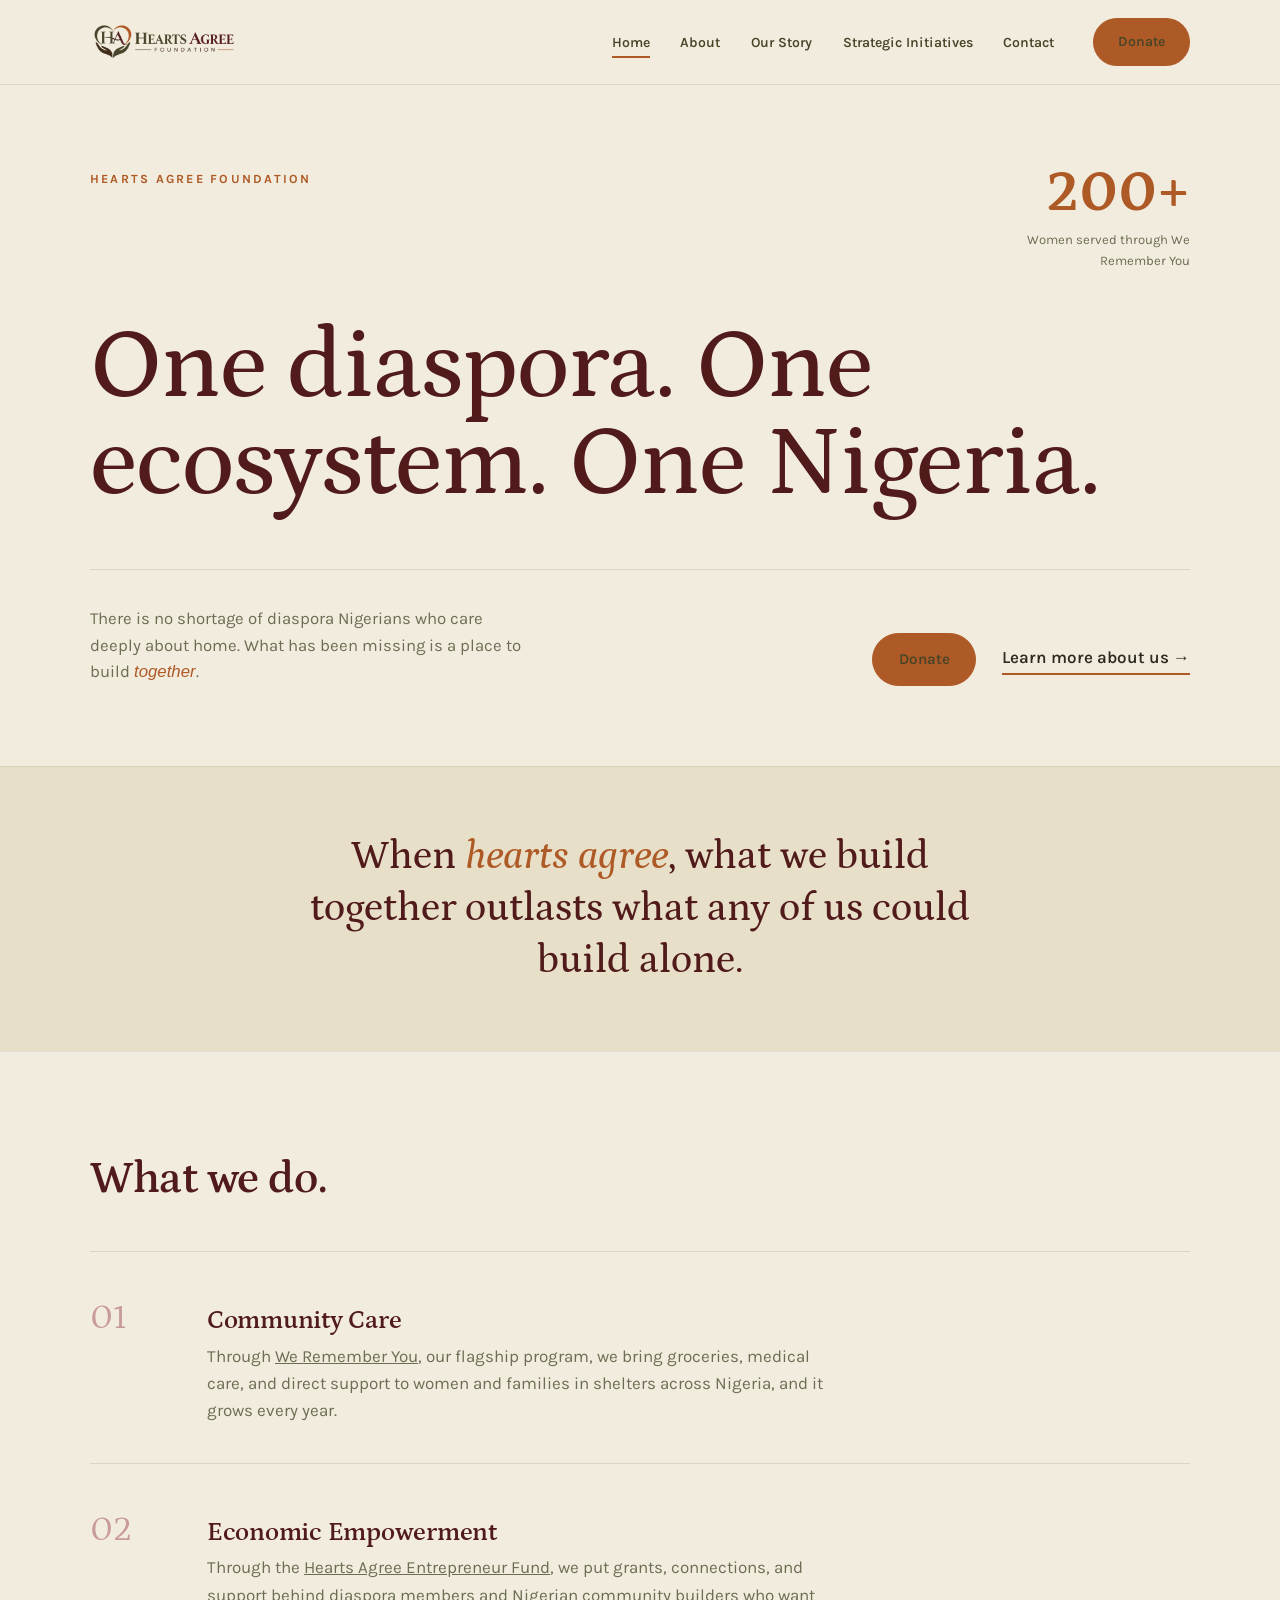
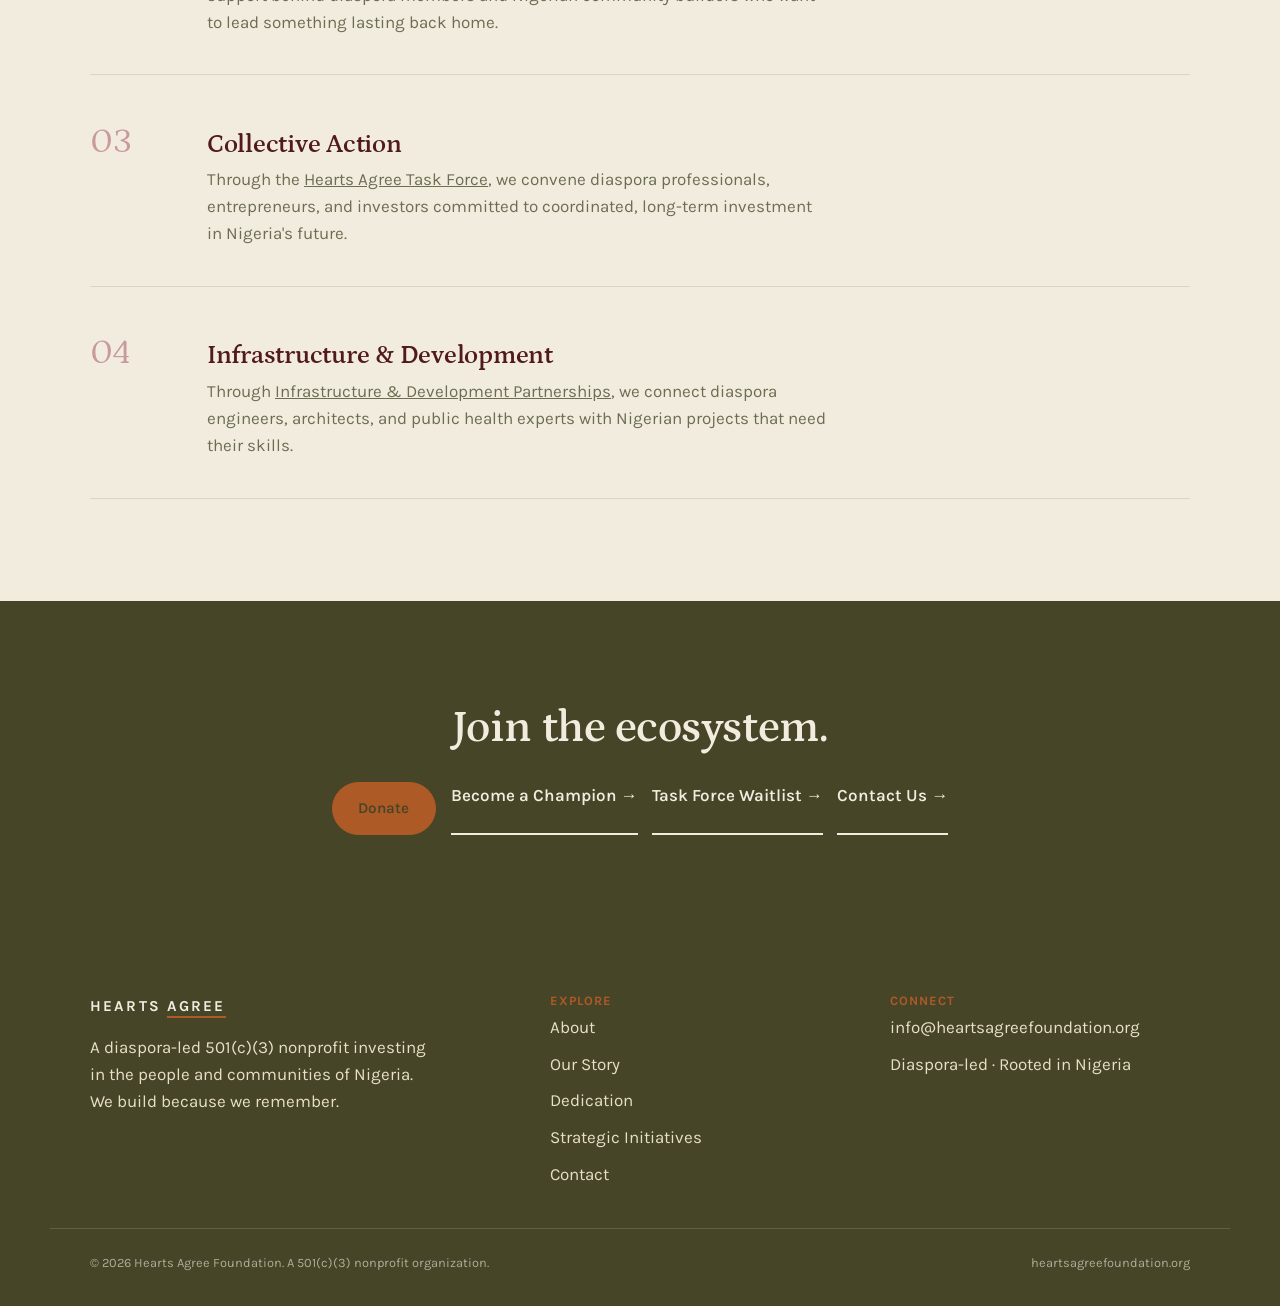
==== commit 08b3380f: "Flag not-yet-launched initiatives instead of inviting action Entrepreneur Fund, Task Force, and Infr" ====
--- a/index.html
+++ b/index.html
@@ -3,7 +3,7 @@
 <head>
 <meta charset="UTF-8">
 <meta name="viewport" content="width=device-width, initial-scale=1.0">
-<title>Hearts Agree Foundation | We Build Because We Remember</title>
+<title>Hearts Agree Foundation | One Diaspora. One Ecosystem. One Nigeria.</title>
 <meta name="description" content="Hearts Agree Foundation is a diaspora-led 501(c)(3) nonprofit mobilizing the resources, relationships, and resolve of Nigerians abroad to invest in the people and communities back home.">
 <link rel="preconnect" href="https://fonts.googleapis.com">
 <link rel="preconnect" href="https://fonts.gstatic.com" crossorigin>
@@ -98,7 +98,7 @@
     <div class="hero-actions" style="justify-content:center; margin-top:1.8rem;">
       <a href="contact.html#donate" class="btn btn-gold">Donate</a>
       <a href="contact.html#champion" class="link-arrow">Become a Champion</a>
-      <a href="contact.html#task-force" class="link-arrow">Join the Task Force</a>
+      <a href="contact.html#task-force" class="link-arrow">Task Force Waitlist</a>
       <a href="contact.html" class="link-arrow">Contact Us</a>
     </div>
   </div>
--- a/assets/css/style.css
+++ b/assets/css/style.css
@@ -780,6 +780,19 @@
 }
 .initiative-head .eyebrow { display: block; margin-bottom: 0.5em; }
 .initiative-head h3 { margin: 0; }
+.badge-soon {
+  display: inline-block;
+  margin-top: 0.7em;
+  padding: 0.3em 0.75em;
+  font-family: var(--font-body);
+  font-size: 0.66rem;
+  font-weight: 700;
+  letter-spacing: 0.08em;
+  text-transform: uppercase;
+  color: var(--forest-soft);
+  border: 1px solid rgba(43,43,40,0.25);
+  border-radius: 999px;
+}
 .initiative-body p { color: var(--forest-soft); max-width: 58ch; }
 @media (max-width: 700px) {
   .initiative-list li { grid-template-columns: 1fr; }
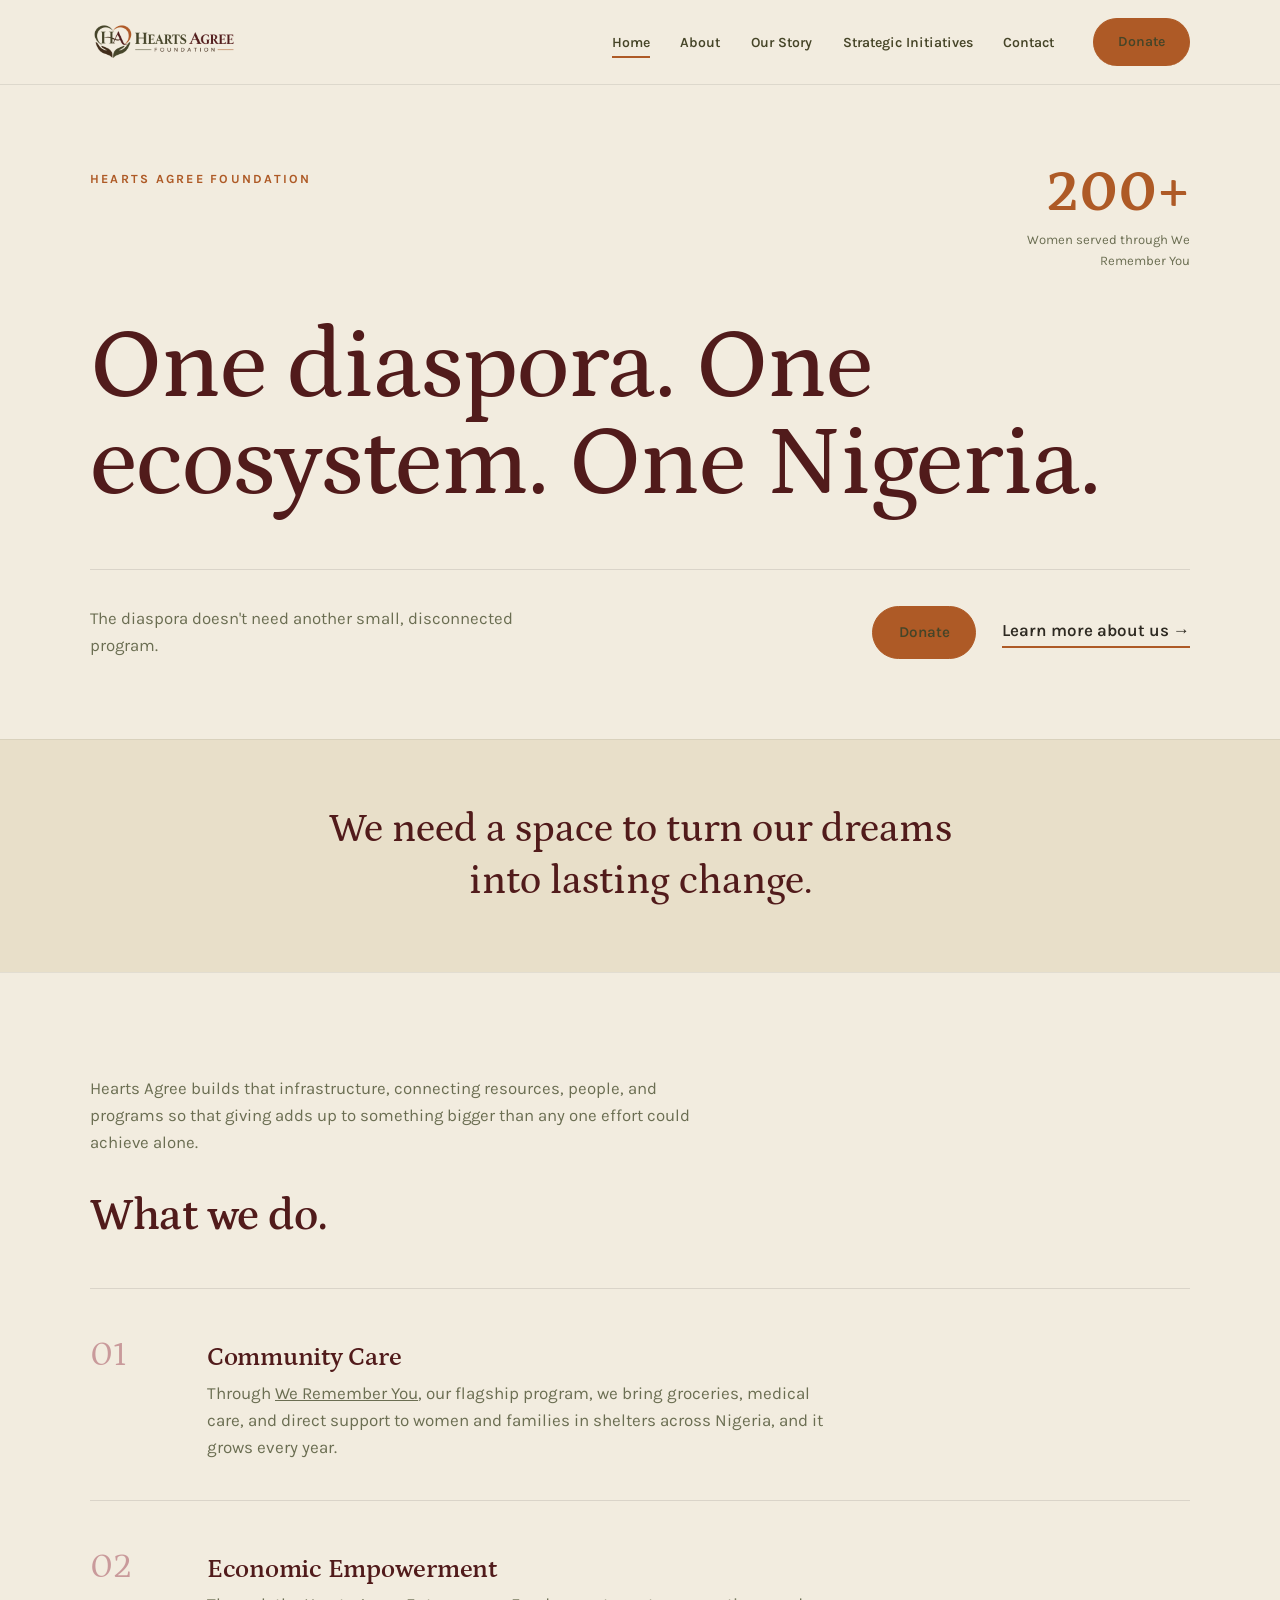
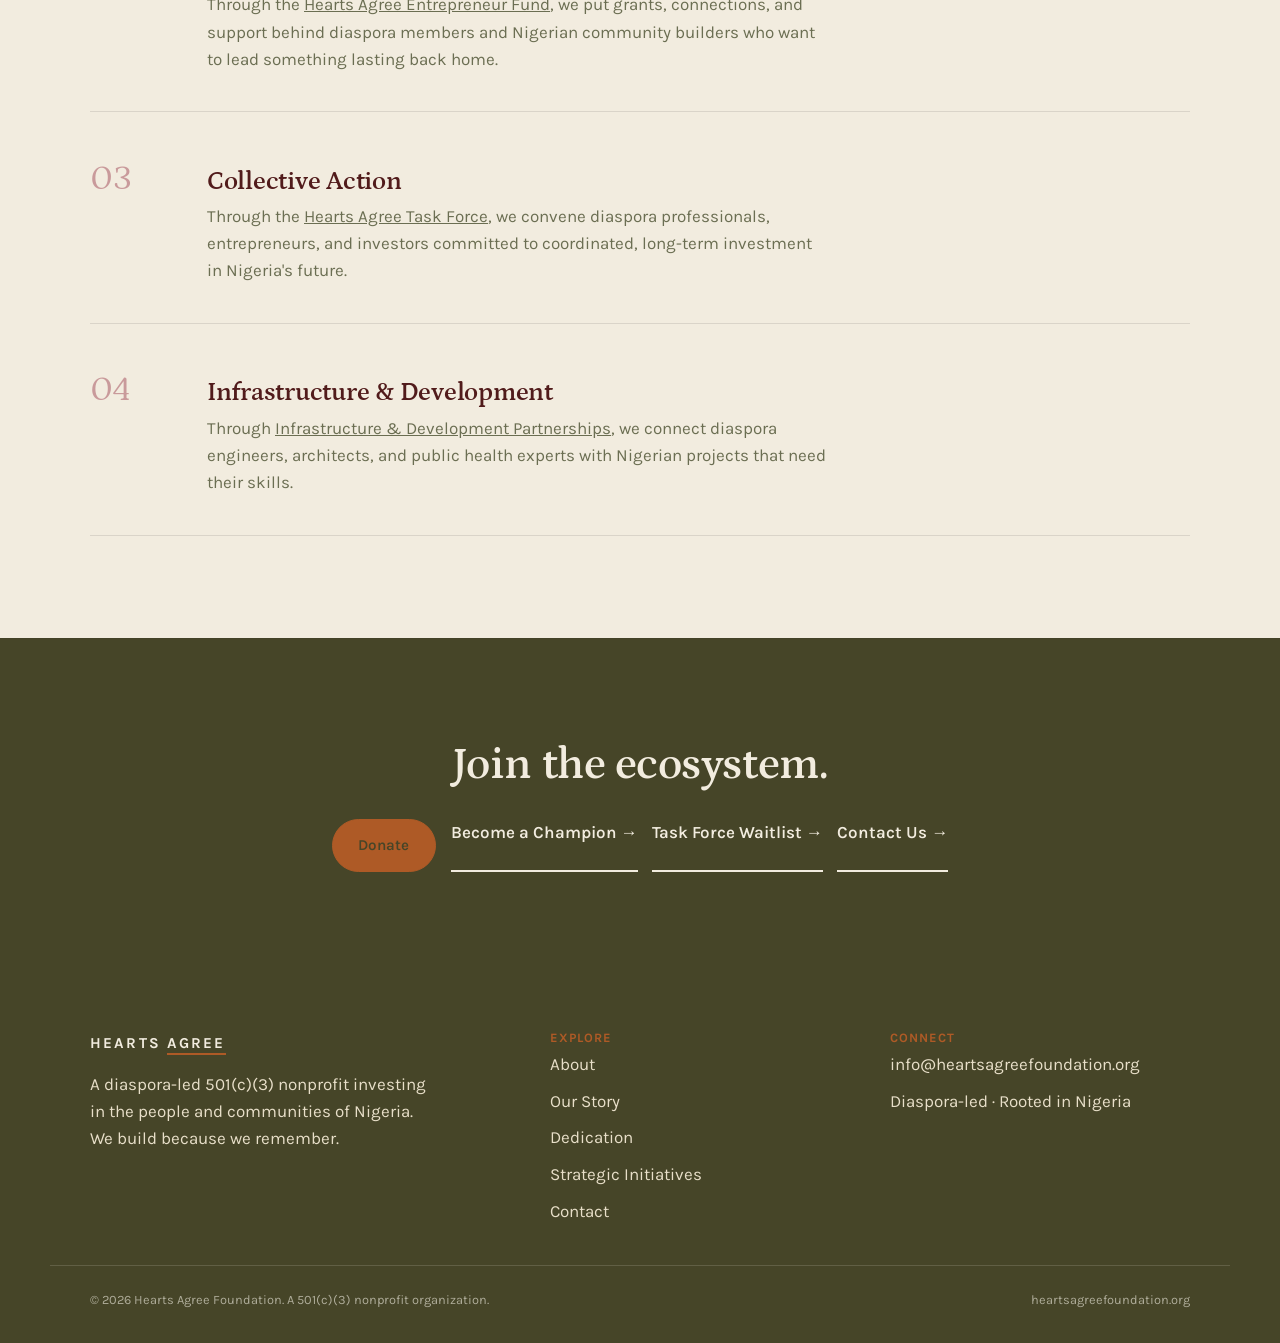
==== commit 42e8b1b7: "Rewrite Home hero copy to lead with the infrastructure argument Replace the hero lede and sub-hero s" ====
--- a/index.html
+++ b/index.html
@@ -41,7 +41,7 @@
     </div>
     <h1 class="hero-editorial-headline">One diaspora. One ecosystem. One Nigeria.</h1>
     <div class="hero-editorial-foot">
-      <p class="hero-editorial-lede">There is no shortage of diaspora Nigerians who care deeply about home. What has been missing is a place to build <span class="highlight">together</span>.</p>
+      <p class="hero-editorial-lede">The diaspora doesn't need another small, disconnected program.</p>
       <div class="hero-editorial-actions">
         <a href="contact.html#donate" class="btn btn-gold">Donate</a>
         <a href="about.html" class="link-arrow">Learn more about us</a>
@@ -52,12 +52,13 @@
 
 <section class="sub-hero tint">
   <div class="wrap">
-    <p>When <span class="highlight">hearts agree</span>, what we build together outlasts what any of us could build alone.</p>
+    <p>We need a space to turn our dreams into lasting change.</p>
   </div>
 </section>
 
 <section class="ways-list-section">
   <div class="wrap">
+    <p style="font-size:1.05rem; max-width:60ch; color:var(--forest-soft); margin-bottom:2.2rem;">Hearts Agree builds that infrastructure, connecting resources, people, and programs so that giving adds up to something bigger than any one effort could achieve alone.</p>
     <h2 class="section-title">What we do.</h2>
     <ol class="ways-list">
       <li>
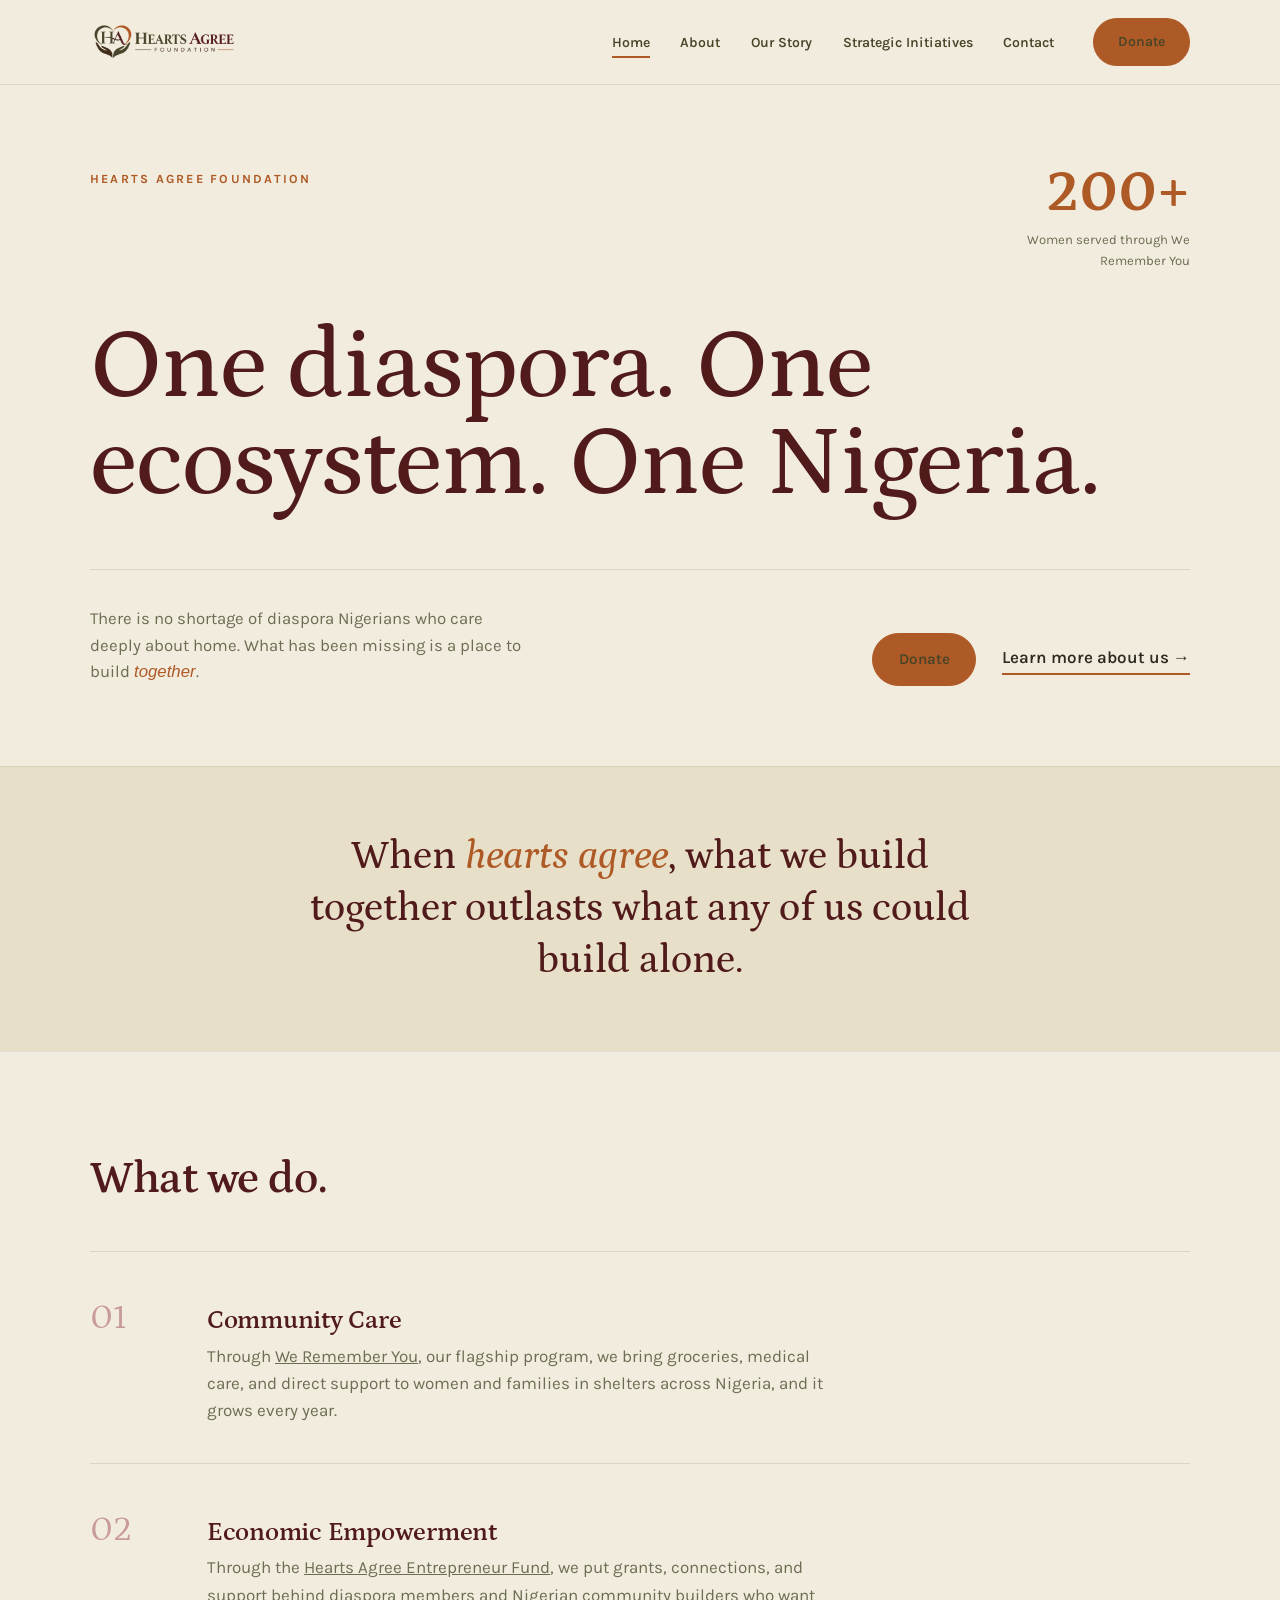
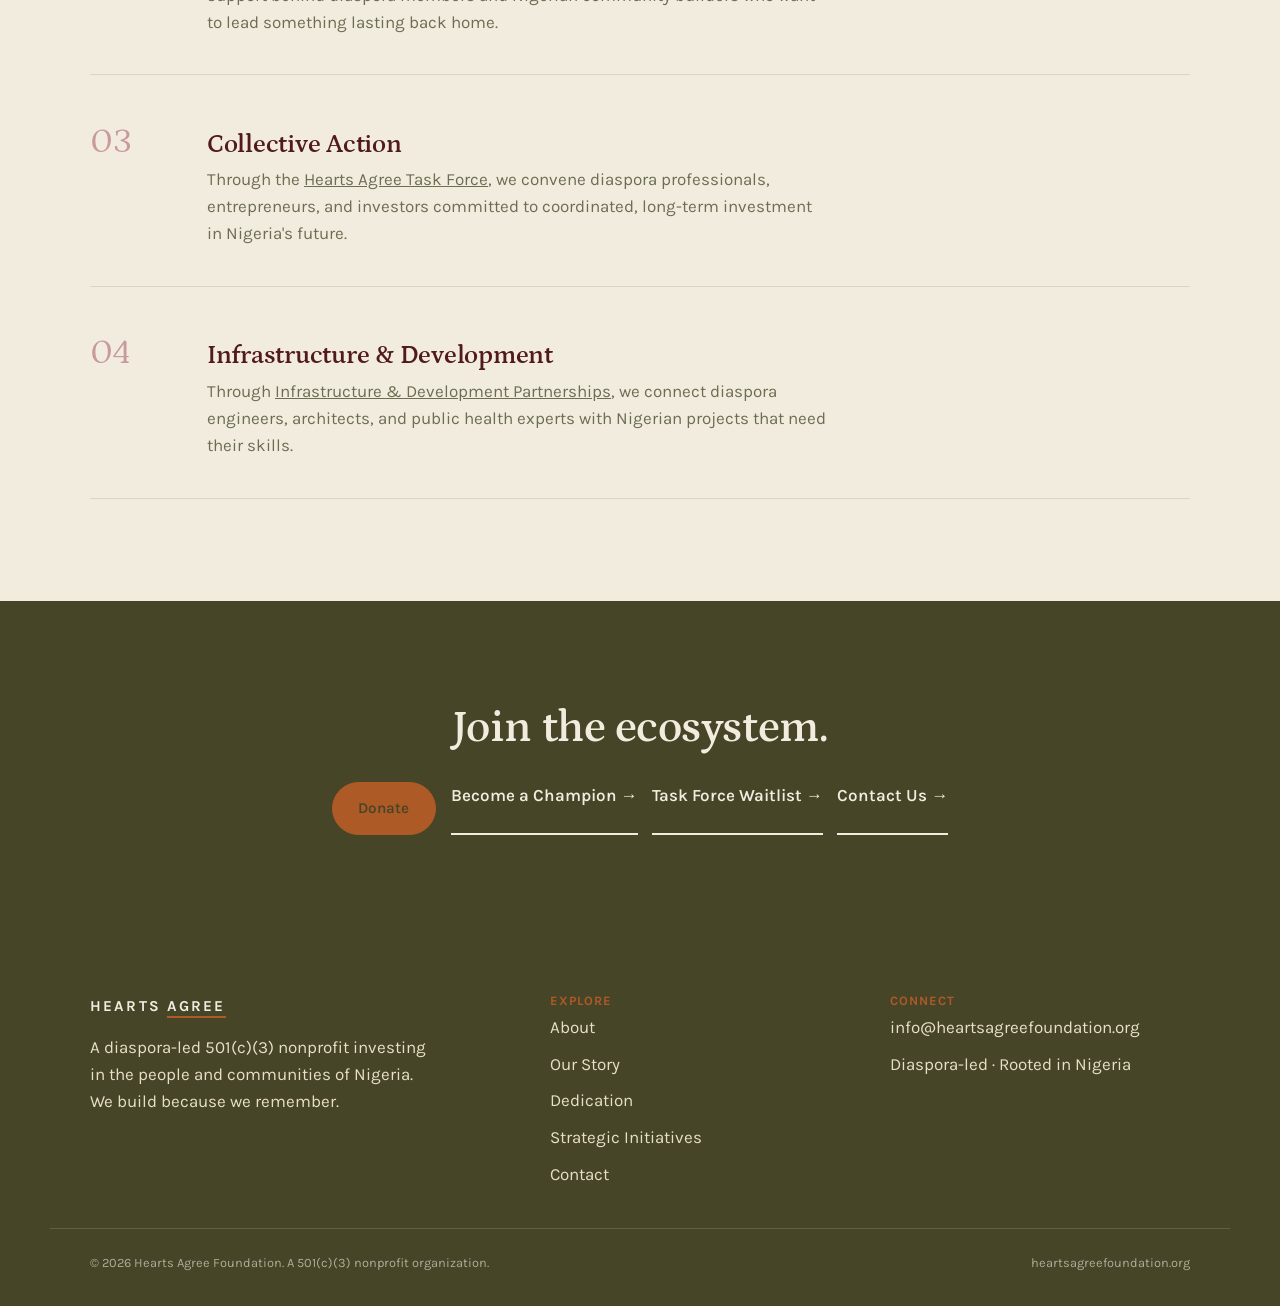
==== commit ebb2022c: "Revert "Rewrite Home hero copy to lead with the infrastructure argument" This reverts commit 42e8b1b" ====
--- a/index.html
+++ b/index.html
@@ -41,7 +41,7 @@
     </div>
     <h1 class="hero-editorial-headline">One diaspora. One ecosystem. One Nigeria.</h1>
     <div class="hero-editorial-foot">
-      <p class="hero-editorial-lede">The diaspora doesn't need another small, disconnected program.</p>
+      <p class="hero-editorial-lede">There is no shortage of diaspora Nigerians who care deeply about home. What has been missing is a place to build <span class="highlight">together</span>.</p>
       <div class="hero-editorial-actions">
         <a href="contact.html#donate" class="btn btn-gold">Donate</a>
         <a href="about.html" class="link-arrow">Learn more about us</a>
@@ -52,13 +52,12 @@
 
 <section class="sub-hero tint">
   <div class="wrap">
-    <p>We need a space to turn our dreams into lasting change.</p>
+    <p>When <span class="highlight">hearts agree</span>, what we build together outlasts what any of us could build alone.</p>
   </div>
 </section>
 
 <section class="ways-list-section">
   <div class="wrap">
-    <p style="font-size:1.05rem; max-width:60ch; color:var(--forest-soft); margin-bottom:2.2rem;">Hearts Agree builds that infrastructure, connecting resources, people, and programs so that giving adds up to something bigger than any one effort could achieve alone.</p>
     <h2 class="section-title">What we do.</h2>
     <ol class="ways-list">
       <li>
